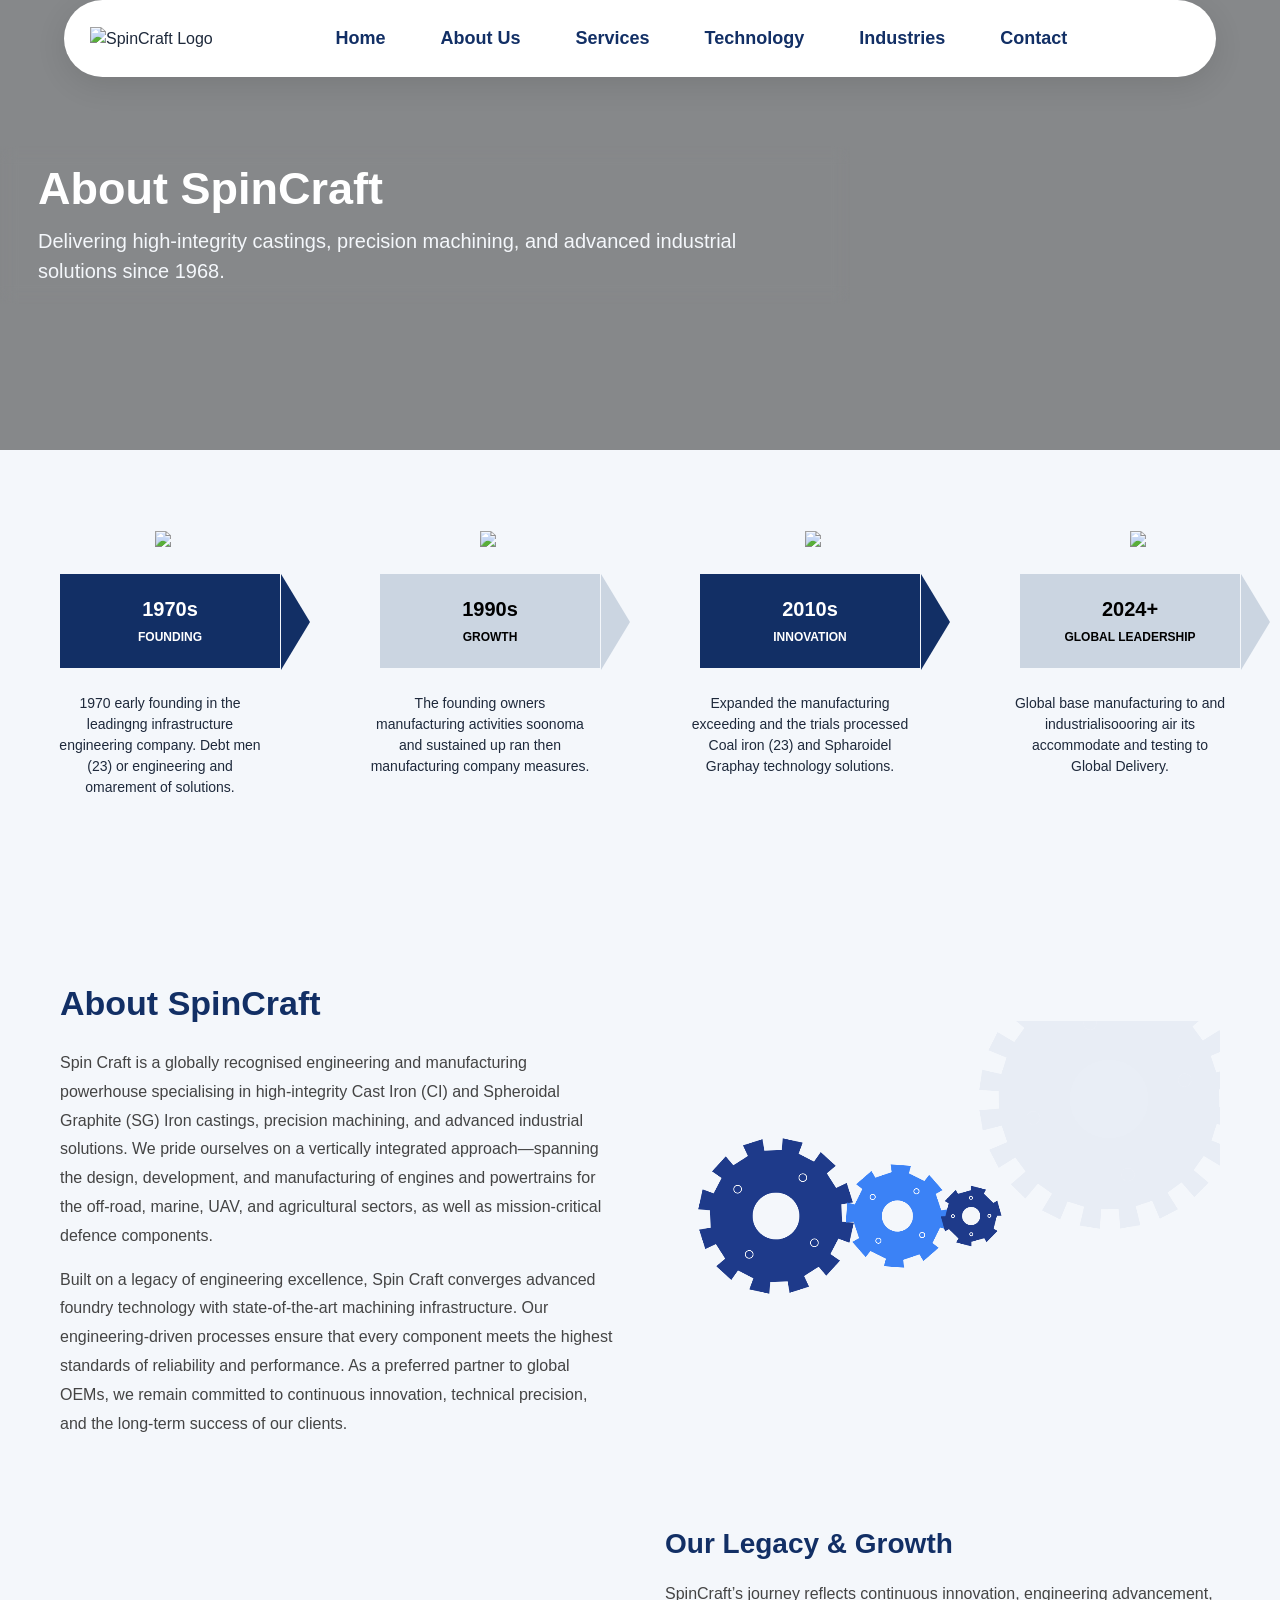
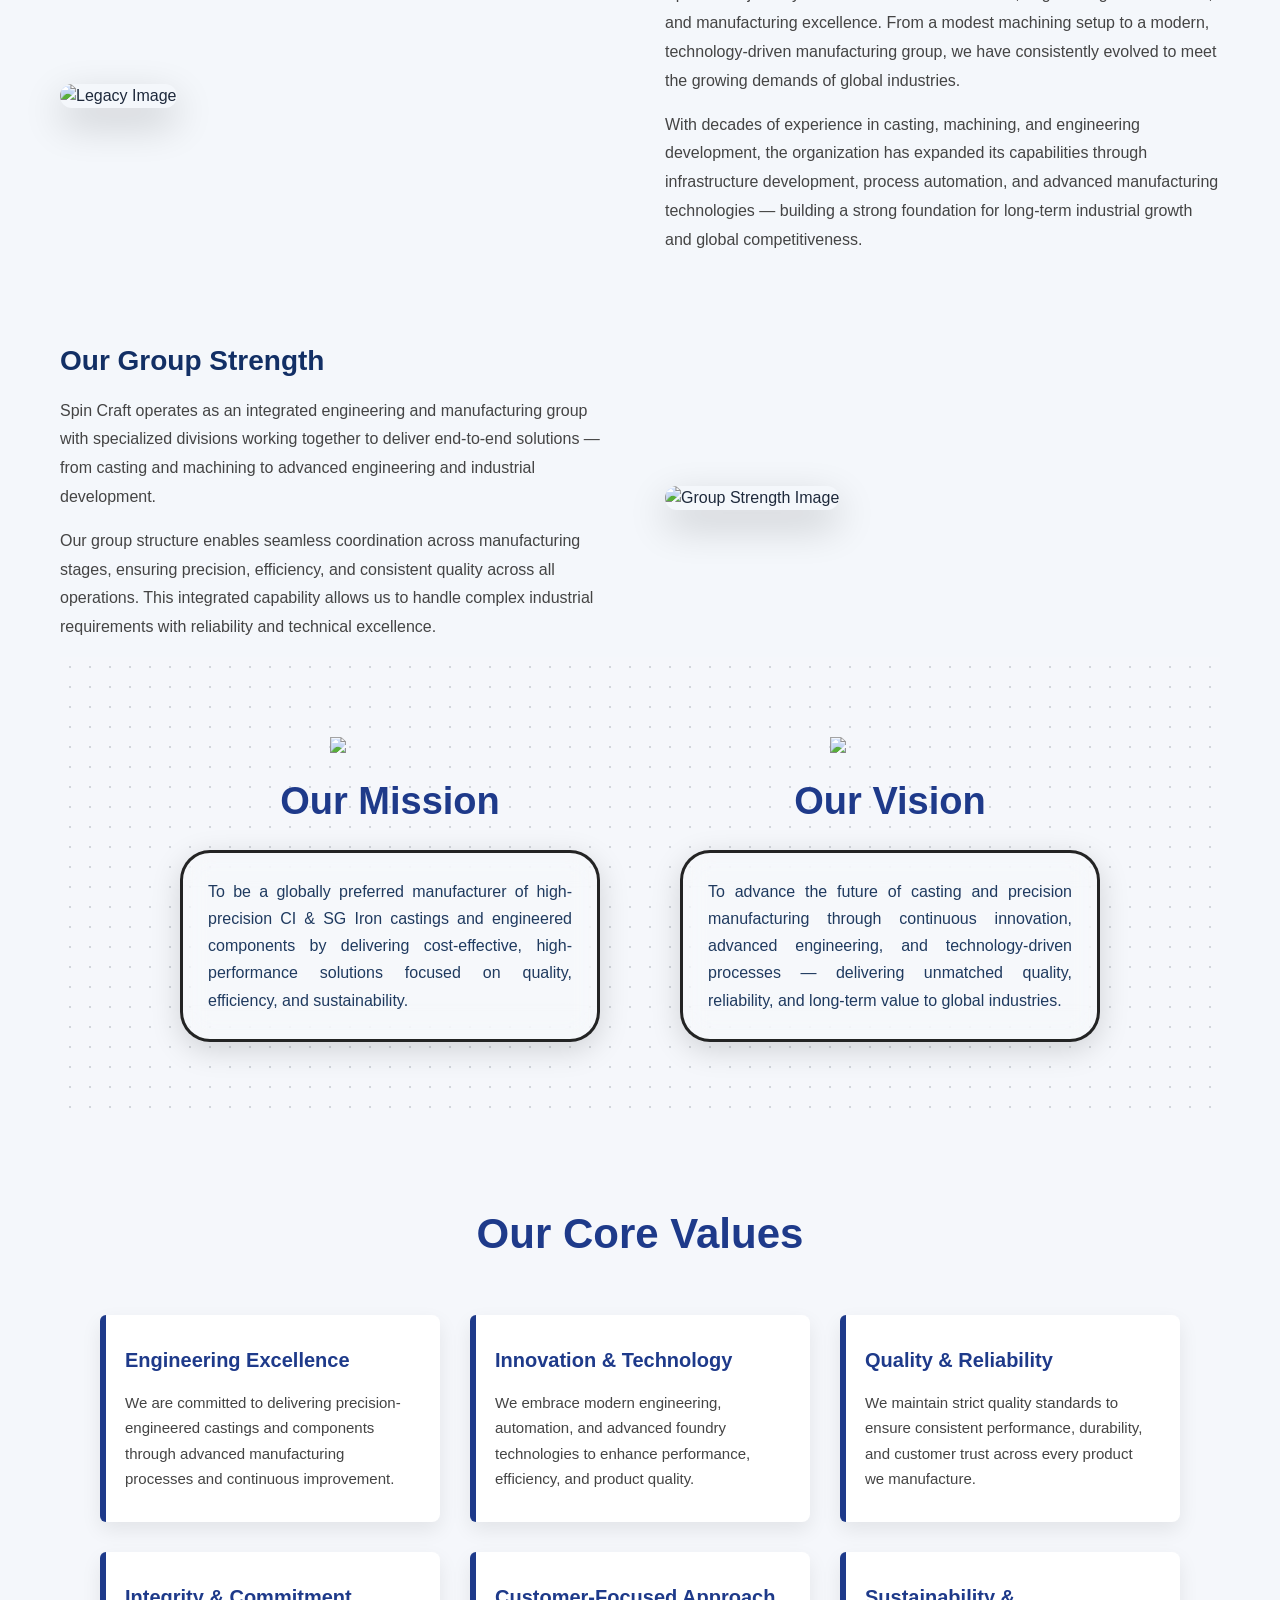
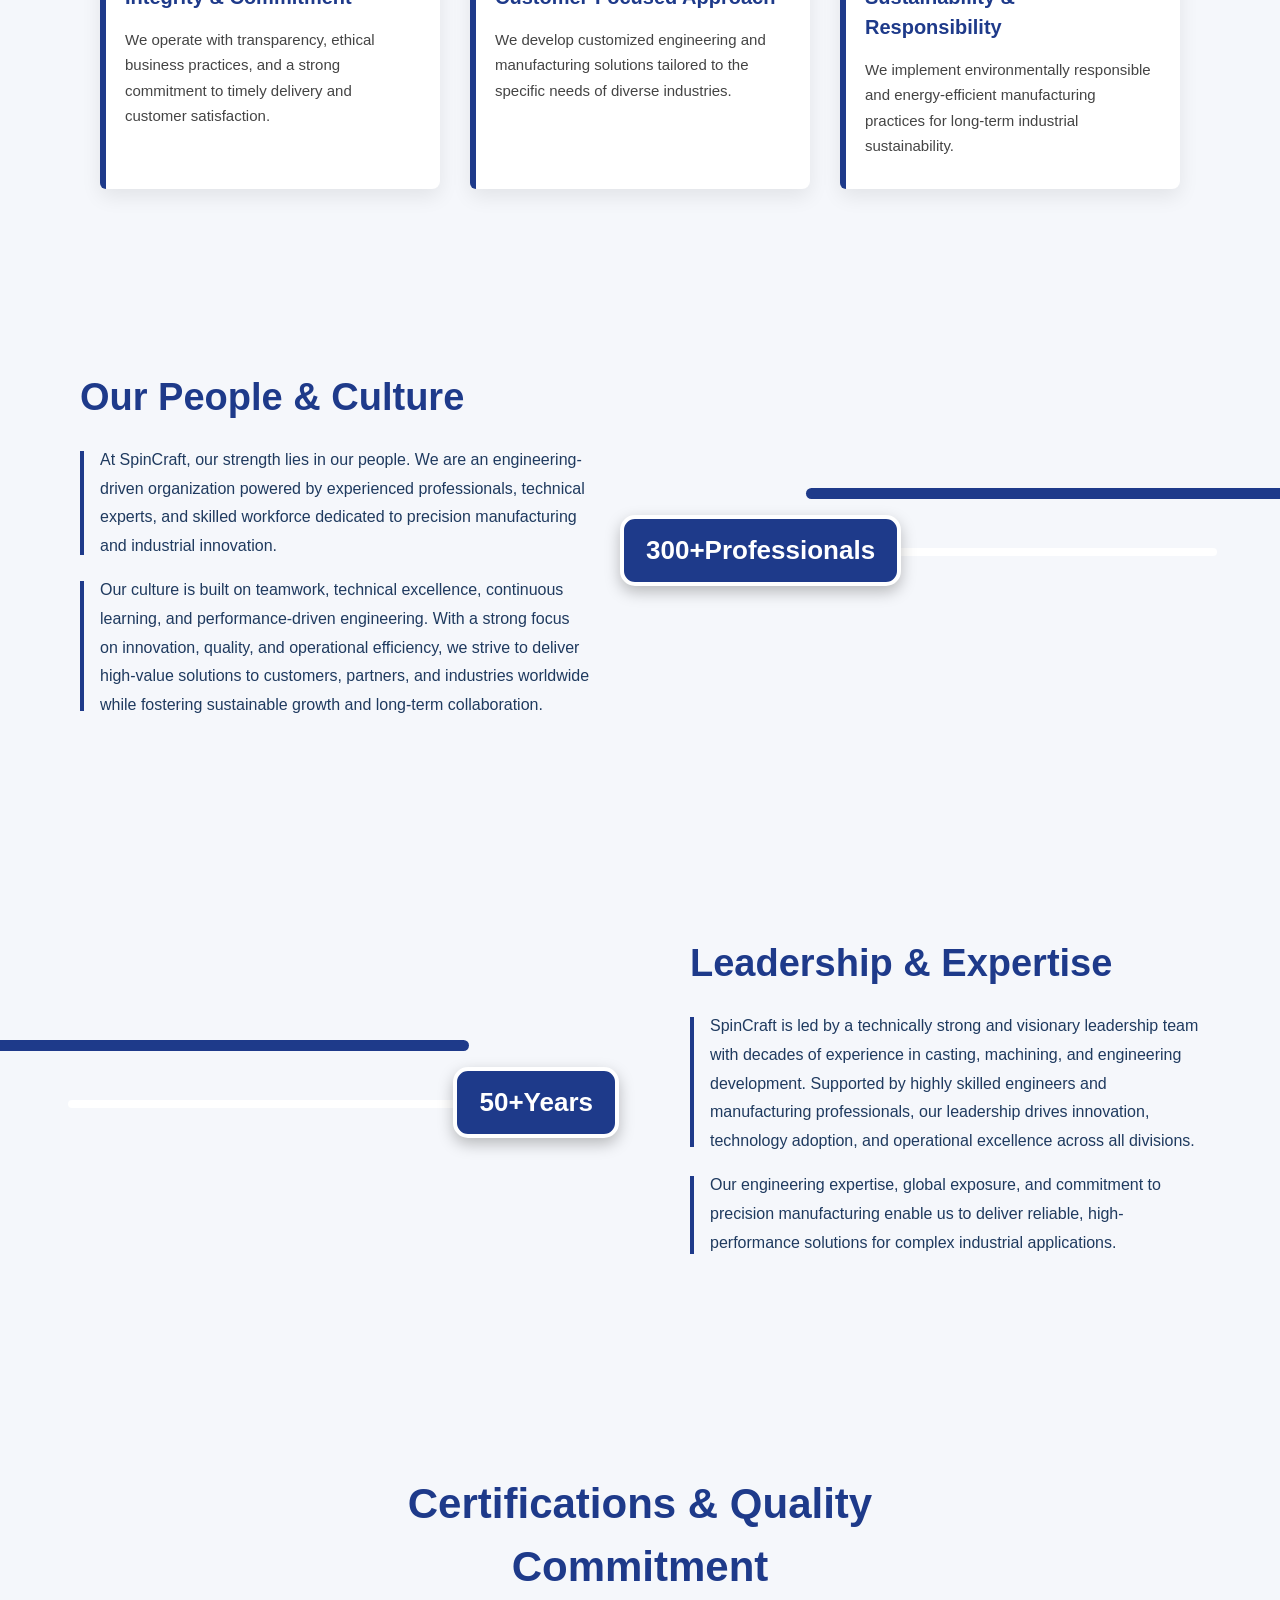
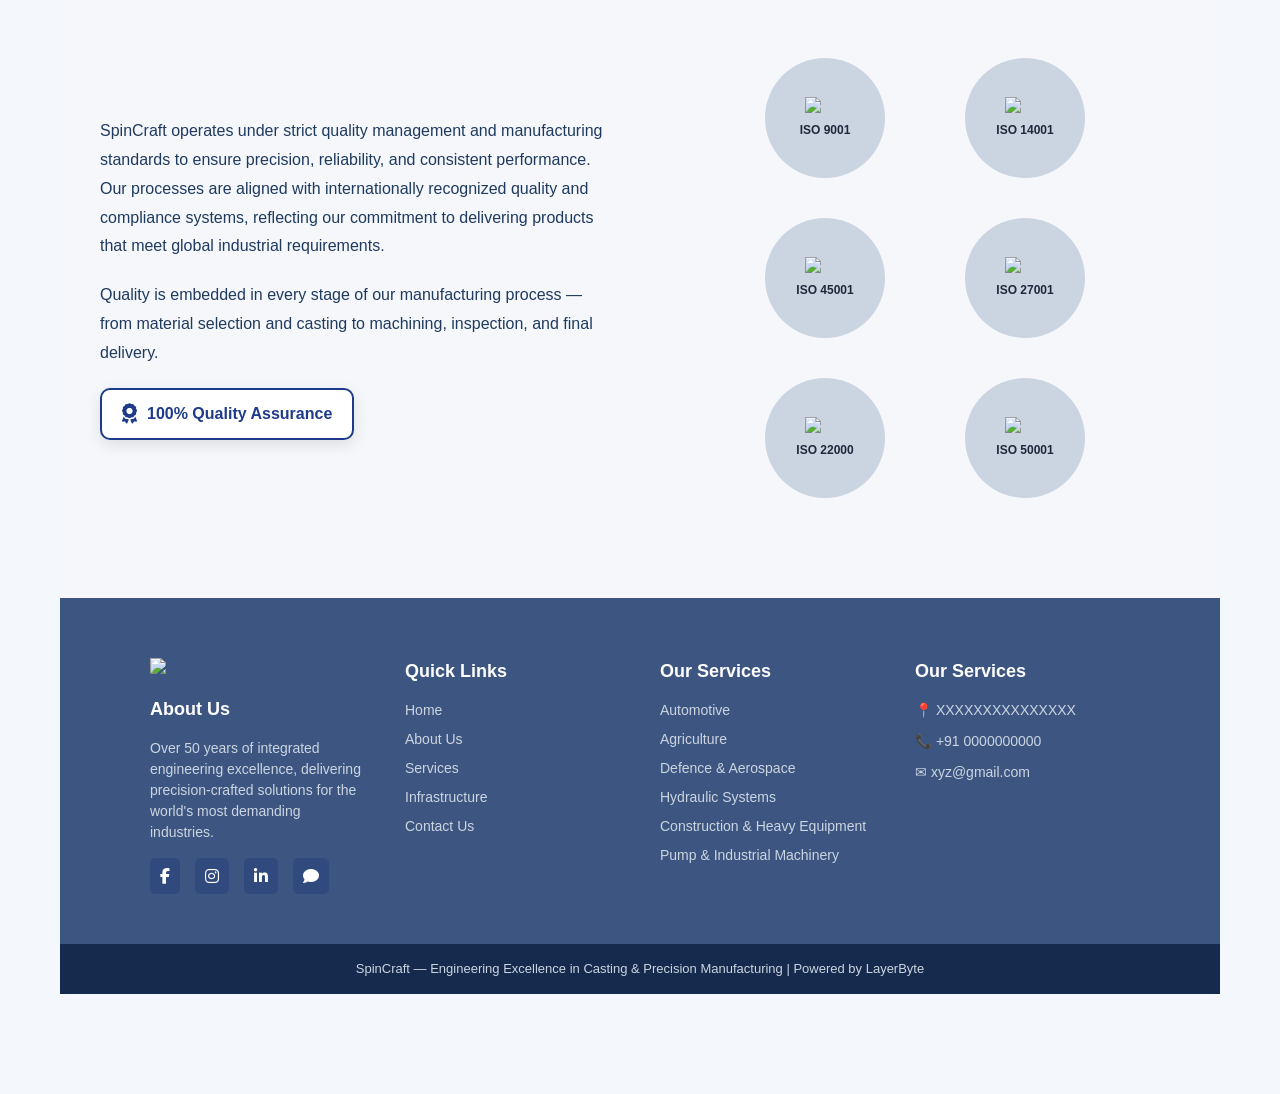
==== about.html @ b2c7fef8 "Add files via upload" ====
<!DOCTYPE html>
<html lang="en">
<head>
<meta charset="UTF-8">
<meta name="viewport" content="width=device-width, initial-scale=1.0">

<title>About - SpinCraft</title>

<link rel="stylesheet" href="style.css">
<link rel="stylesheet" href="https://cdnjs.cloudflare.com/ajax/libs/font-awesome/6.5.0/css/all.min.css">

<style>
/* 🔥 RESET ALL DEFAULT SPACE */
*{
  margin:0;
  padding:0;
  box-sizing:border-box;
}

htmls,body{
   width: 100%;
  overflow-x:hidden; /* prevent horizontal scroll */
}
/* 🔥 HERO WITH CANVAS */
.about-banner{
  height: 50vh;
  min-height: 420px;
  background: url("https://img.freepik.com/premium-photo/3d-illustration-various-car-parts-accessories-grey-road-background_717906-140951.jpg?semt=ais_hybrid&w=740&q=80") center/cover no-repeat;
  position: relative;
  display: flex;
  align-items: center;
  justify-content: left;
  overflow: hidden;
  
}

/* dark overlay */
.about-banner::before{
  content: "";
  position: absolute;
  inset: 0;
  background: rgba(0,0,0,0.45);
}

/* text box on image */
.about-banner-content{
  position: absolute;
  z-index: 1;
  max-width: 850px;
  padding: 18px 38px;
  text-align: left;
  color: #fff;
 
  backdrop-filter: blur(8px);
  
}

.about-banner-content h1{
  margin: 0 0 12px;
  font-size: 52px;
  line-height: 1.1;
  color: #fff;
}

.about-banner-content p{
  margin: 0;
  font-size: 20px;
  line-height: 1.5;
  color: #f4f7fb;
}

@media(max-width:768px){
  .about-banner{
    min-height: 340px;
    height: 50vh;
    padding: 20px;
  }

  .about-banner-content{
    padding: 20px;
  }

  .about-banner-content h1{
    font-size: 32px;
  }

  .about-banner-content p{
    font-size: 15px;
  }
}
#gearCanvas{
  width: 100%;
  height: 100%;
  display: block;
}

/* TEXT */
.about-banner h1{
  position: center;
  z-index: 2;
  color: white;
  font-size:45px;
}

/* 🔥 MAIN */
.about-page{
  max-width:1200px;
  margin:80px auto;
  padding:20px;
}

.about-grid{
  display:grid;
  grid-template-columns:1fr 1fr;
  gap:50px;
  align-items:center;
}

.about-text h2{
  font-size:34px;
  color:#122f65;
  margin-bottom:20px;
}

.about-text p{
  color:#444;
  line-height:1.8;
  margin-bottom:15px;
}

/* IMAGE */
.about-img img{
  width:100%;
  border-radius:15px;
  box-shadow:0 15px 40px rgba(0,0,0,0.2);
}

/* SECTION */
.section-block{
  margin-top:70px;
}

.section-block h3{
  font-size:28px;
  color:#122f65;
  margin-bottom:15px;
}
/* 🔥 LEGACY GRID */
.legacy-grid{
  display: grid;
  grid-template-columns: 1fr 1fr;
  gap: 50px;
  align-items: center;
}

/* IMAGE */
.legacy-img img{
  width: 100%;
  border-radius: 15px;
  box-shadow: 0 15px 40px rgba(0,0,0,0.2);
  transition: .4s;
}

.legacy-img img:hover{
  transform: scale(1.05);
}

/* TEXT */
.legacy-text h3{
  font-size: 28px;
  color: #122f65;
  margin-bottom: 15px;
}

.legacy-text p{
  color:#444;
  line-height:1.8;
  margin-bottom:15px;
}
/* 🔥 TIMELINE SECTION *//* 🔥 SECTION */

.timeline-section{
  padding:80px 40px;
}

/* ICON ROW */
.timeline-icons{
  display:flex;
  justify-content:center;
  gap:120px;
  margin-left:20px;
  margin-bottom:20px;
}

.timeline-icons img{
  width:80px;
}

/* 🔥 ARROW LINE */
.timeline-line{
  display:flex;
  gap:100px;
  margin-left:20px;
  justify-content: center;
}

/* 🔥 ARROW BASE */
.arrow{
  position:relative;
  width:220px;
  padding:20px;
  text-align:center;
  font-weight:600;
  transition:.3s;
}

/* 🔥 ALTERNATE COLORS */
.arrow:nth-child(odd){
  background:#122f65;   /* dark blue */
  color:white;
}

.arrow:nth-child(even){
  background:#cbd5e1;   /* light grey */
  color:#000;
}

/* 🔥 ARROW SHAPE */
.arrow::after{
  content:"";
  position:absolute;
  top:0;
  right:-30px;
  border-top:48px solid transparent;
  border-bottom:48px solid transparent;
}

/* MATCH COLOR */
.arrow:nth-child(odd)::after{
  border-left:29px solid #122f65;
}

.arrow:nth-child(even)::after{
  border-left:29px solid #cbd5e1;
}



/* 🔥 HOVER */
.arrow:hover{
  transform:translateY(-5px);
  background:#3b82f6 !important;
  color:white;
}

.arrow:hover::after{
  border-left-color:#3b82f6 !important;
}

/* 🔥 TEXT */
.arrow h3{
  margin:0;
  font-size:20px;
  text-align:center
}

.arrow span{
  font-size:12px;
}

/* 🔥 DESCRIPTION */
.timeline-desc{
  display:flex;
  justify-content:center;
  gap:100px;   /* same as arrow gap */
  margin-top:25px;
  text-align:center;
}

.timeline-desc p{
  width:220px;
  font-size:14px;
  text-align:center;
}
/* 🔥 ANIMATION START */
/* 🔥 INITIAL STATE (hidden) */
.timeline-icons div,
.arrow,
.timeline-desc p{
  opacity:0;
  transform:translateY(40px);
  transition:all 0.6s ease;
}

/* 🔥 SHOW CLASS */
.timeline-icons div.show,
.arrow.show,
.timeline-desc p.show{
  opacity:1;
  transform:translateY(0);
}


/* 🔥 MISSION VISION SECTION */
.mission-vision{
  display:flex;
  justify-content:center;
  gap:80px;
  padding:80px 40px;
  background:#f5f7fb;
  flex-wrap:wrap;
}

/* BOX */
.mv-box{
  text-align:center;
  max-width:420px;
}

.mv-icon{
  width:120px;
  display:block;
  margin:0 auto 20px auto;  /* 🔥 THIS centers it */
}

/* TITLE */
.mv-box h2{
  font-size:38px;
  color:#1e3a8a;
  margin-bottom:20px;
}

/* CONTENT BOX */
.mv-content{
  border:1px solid rgba(255,255,255,0.3);
  border-radius:30px;
  padding:25px;

  /* 🔥 GLASS EFFECT */
  background: rgba(255,255,255,0.15);
  backdrop-filter: blur(15px);
  -webkit-backdrop-filter: blur(15px);

  /* soft shadow */
  box-shadow:0 8px 30px rgba(0,0,0,0.15);

  /* subtle glow border */
  border:3px solid rgba(5, 5, 5, 0.874);
}
/* TEXT */
.mv-content p{
  font-size:16px;
  color:#1f3a5f;
  line-height:1.7;
  text-align:justify;
}
.mission-vision{
  background-image: radial-gradient(#d1d5db 1px, transparent 1px);
  background-size: 20px 20px;
}

.mv-content:hover{
  transform:translateY(-8px);
  box-shadow:0 15px 40px rgba(0,0,0,0.2);
  transition:.3s;
}


/* 🔥 CORE VALUES SECTION */
.core-values{
  padding:80px 40px;
  background:#f5f7fb;
  text-align:center;
}

/* TITLE */
.cv-title{
  font-size:42px;
  color:#1e3a8a;
  margin-bottom:50px;
}

/* GRID */
.cv-grid{
  display:grid;
  grid-template-columns: repeat(3, 1fr);
  gap:30px;
  max-width:1200px;
  margin:auto;
}

/* CARD */
.cv-card{
  background:#ffffff;
  padding:30px 25px;
  text-align:left;
  border-radius:8px;
  box-shadow:0 8px 20px rgba(0,0,0,0.08);
  position:relative;
  transition:.3s;
}

/* LEFT BORDER LINE */
.cv-card::before{
  content:"";
  position:absolute;
  left:0;
  top:0;
  height:100%;
  width:6px;
  background:#1e3a8a;
  border-radius:8px 0 0 8px;
}

/* TITLE */
.cv-card h3{
  font-size:20px;
  color:#1e3a8a;
  margin-bottom:15px;
}

/* TEXT */
.cv-card p{
  font-size:15px;
  color:#444;
  line-height:1.7;
}

/* HOVER */
.cv-card:hover{
  transform:translateY(-8px);
  box-shadow:0 15px 35px rgba(0,0,0,0.15);
}
/* 🔥 PEOPLE & LEADERSHIP SECTION */
/* 🔥 LEADERSHIP SPECIAL DESIGN *//* 🔥 COMMON SECTION */
.people-section,
.leadership-section{
  padding:100px 0;
  background:#f5f7fb;
}

/* GRID */
.people-grid{
  display:grid;
  grid-template-columns:1fr 1fr;
  align-items:center;
  gap:60px;
  max-width:1200px;
  margin:auto;
  position:relative;
}

/* ========================= */
/* 🔥 PEOPLE (IMAGE RIGHT) */
/* ========================= */
/* ========================= */
/* 🔥 PEOPLE (RIGHT IMAGE) */
/* ========================= */

.people-section .people-img{
  position:relative;
  display:flex;
  justify-content:flex-end;
  align-items:center;
}

/* BLUE BOX RIGHT */
.people-section .people-img::before{
  content:"";
  position:absolute;
  right: -136px;
  top:-60px;
  width:100%;
  height:140%;
  background:#1e3a8a;
  border-radius:20px;
  z-index:0;
}

/* IMAGE */
.people-section .people-img img{
  position:relative;

  width:95%;  
  border-radius:15px;
  border:4px solid #fff;
  z-index:1;

  /* push image outside left */
  margin-right: 3px;
}

/* BADGE */
.people-section .people-badge{
  position:absolute;
  bottom:-30px;
  left:-50px;
  background:#1e3a8a;
  color:#fff;
  padding:12px 22px;

    border-radius:15px;
  border:4px solid #fff;
  font-size:26px;
  font-weight:600;
  box-shadow:0 6px 15px rgba(0,0,0,0.25);
}


/* ========================= */
/* 🔥 LEADERSHIP (LEFT IMAGE) */
/* ========================= */

.leadership-section .people-img{
  position:relative;
  display:flex;
  justify-content:flex-start;
  align-items:center;
  width: 539px;
}

/* BLUE BOX LEFT */
.leadership-section .people-img::before{
  content:"";
  position:absolute;
  
  left: -130px;
  top:-60px;
  width:100%;
  height:140%;
  background:#1e3a8a;
  border-radius:20px;
  z-index:0;
}

/* IMAGE */
.leadership-section .people-img img{
  width:95%;
  border-radius:15px;
  border:4px solid #fff;
  z-index:1;
  margin-left:8px;   /* adjust position */
}

/* BADGE */
.leadership-section .people-badge{
  position:absolute;
  bottom:-30px;
  right:-20px;
  background:#1e3a8a;
  color:#fff;
  padding:12px 22px;
  border-radius:10px;
  font-size:26px;
  font-weight:600;
  border-radius:15px;
  border:4px solid #fff;
  box-shadow:0 6px 15px rgba(0,0,0,0.25);
}
/* ========================= */
/* 🔥 TEXT */
/* ========================= */

.people-text{
  padding:0 20px;
}

.people-text h2{
  font-size:38px;
  color:#1e3a8a;
  margin-bottom:20px;
}

.people-text p{
  color:#1f3a5f;
  line-height:1.8;
  margin-bottom:15px;
  position:relative;
  padding-left:20px;
}

/* LEFT LINE */
.people-text p::before{
  content:"";
  position:absolute;
  left:0;
  top:5px;
  width:4px;
  height:90%;
  background:#1e3a8a;
}
/* 🔥 FIX BADGE ABOVE IMAGE + BLUE BOX */
.people-badge{
  z-index: 5 !important;
}

.people-img img{
  z-index: 2;
  position: relative;
}

.people-section .people-img::before,
.leadership-section .people-img::before{
  z-index: 0;
}

/* 🔥 CERTIFICATION SECTION */
.certification-section{
  padding:100px 40px;
  background:#f5f7fb;
}

/* TITLE */
.certification-section h2{
  text-align:center;
  font-size:42px;
  color:#1e3a8a;
  margin-bottom:60px;
}

/* GRID */
.cert-grid{
  display:grid;
  grid-template-columns:1fr 1fr;
  gap:60px;
  max-width:1200px;
  margin:auto;
  align-items:center;
}

/* TEXT */
.cert-text p{
  color:#1f3a5f;
  line-height:1.8;
  margin-bottom:20px;
}

/* QUALITY BADGE */
.quality-badge{
  display:inline-flex;
  align-items:center;
  gap:10px;
  background:#fff;
  border:2px solid #1e3a8a;
  padding:12px 20px;
  border-radius:10px;
  font-weight:600;
  color:#1e3a8a;
  box-shadow:0 5px 15px rgba(0,0,0,0.1);
}

.quality-badge i{
  font-size:20px;
}

/* RIGHT CIRCLES GRID */
.cert-circles{
  display:grid;
  grid-template-columns:repeat(2, 120px);
  justify-content:center;
  gap:40px 80px;
}

/* CIRCLE DESIGN */
.circle{
  width:120px;
  height:120px;
  background:#cbd5e1;
  border-radius:50%;
  display:flex;
  flex-direction:column;
  align-items:center;
  justify-content:center;
  transition:.3s;
}

/* ICON */
.circle img{
  width:40px;
  margin-bottom:8px;
}

/* TEXT */
.circle span{
  font-size:12px;
  font-weight:600;
}

/* HOVER EFFECT */
.circle:hover{
  background:#1e3a8a;
  color:#fff;
  transform:translateY(-5px);
}

/* RESPONSIVE */
@media(max-width:768px){
  .cert-grid{
    grid-template-columns:1fr;
  }

  .cert-circles{
    grid-template-columns:repeat(3, 100px);
    gap:30px;
  }
}
/* ========================= */
/* 🔥 RESPONSIVE */
/* ========================= */

@media(max-width:768px){
  .people-grid{
    grid-template-columns:1fr;
  }

  .people-section .people-img img,
  .leadership-section .people-img img{
    left:0;
    right:0;
    width:100%;
  }

  .people-section .people-badge,
  .leadership-section .people-badge{
    left:20px;
    right:auto;
  }
}


/* RESPONSIVE */
@media(max-width:992px){
  .cv-grid{
    grid-template-columns: repeat(2, 1fr);
  }
}

@media(max-width:600px){
  .cv-grid{
    grid-template-columns:1fr;
  }
}
/* 🔥 RESPONSIVE */
@media(max-width:768px){
  .mission-vision{
    flex-direction:column;
    align-items:center;
    gap:50px;
  }
}
/* 🔥 RESPONSIVE */
@media(max-width:768px){
  .legacy-grid{
    grid-template-columns:1fr;
  }
}
@media(max-width:768px){
  .about-grid{
    grid-template-columns:1fr;
  }
}

.footer{
  background: url("images/Rectangle\ 36.png") center/cover no-repeat;
  color:white;
  padding-top:60px;
  position: relative;
  z-index: 1;
  width: 100%;
}

.footer::before{
  content:"";
  position:absolute;
  top:0;
  left:0;
  width:100%;
  height:100%;
  background: rgba(30,58,109,0.85); /* same blue overlay */
  z-index:-1;
}
/* CONTAINER */

.footer-container{
display:grid;
grid-template-columns:repeat(4,1fr);
gap:40px;
}


/* LOGO */

.footer-logo{
width:140px;
margin-bottom:15px;
}


/* TEXT */

.footer-col h3{
margin-bottom:15px;
font-size:18px;
}

.footer-col p{
font-size:14px;
color:#cbd5e1;
margin-bottom:10px;
}


/* LIST */

.footer-col ul{
list-style:none;
padding:0;
}

.footer-col ul li{
margin-bottom:8px;
font-size:14px;
color:#cbd5e1;
}

.footer-col ul li a{
color:#cbd5e1;
text-decoration:none;
transition:.3s;
}

.footer-col ul li a:hover{
color:white;
}


/* SOCIAL ICONS */

.social-icons{
margin-top:15px;
display:flex;
gap:15px;
}

.social-icons i{
background:#314a7d;
padding:10px;
border-radius:5px;
cursor:pointer;
transition:.3s;
}

.social-icons i:hover{
background:#2563eb;
}


/* BOTTOM BAR */

.footer-bottom{
background:#162a4d;
text-align:center;
padding:15px;
font-size:13px;
color:#cbd5e1;
}

</style>

</head>

<body>

<!-- HEADER -->
<header id="header">
  <div class="navbar">
    
    <div class="logo">
      <img src="images/logo.png" alt="SpinCraft Logo">
    </div>

    <ul class="menu" id="menu">
      <li><a href="index.html">Home</a></li>
      <li><a href="about.html">About Us</a></li>
      <li><a href="services.html">Services</a></li>
      <li><a href="technology.html">Technology</a></li>
      <li><a href="industries.html">Industries</a></li>
      <li><a href="contact.html">Contact</a></li>
    </ul>

    <div class="hamburger" onclick="toggleMenu()">
      <span></span>
      <span></span>
      <span></span>
    </div>

  </div>
</header>

<!-- 🔥 CANVAS HERO -->
<section class="about-banner">
  <div class="about-banner-content">
    <h1>About SpinCraft</h1>
    <p>
      Delivering high-integrity castings, precision machining, and advanced industrial solutions since 1968.
    </p>
  </div>
</section>
<!-- 🔥 TIMELINE OF INNOVATION --><section class="timeline-section">


<!-- ICONS -->
<div class="timeline-icons">

  <div style="width:220px; text-align:center;">
    <img src="images/1.png">
  </div>

  <div style="width:220px; text-align:center;">
    <img src="images/2.png">
  </div>

  <div style="width:220px; text-align:center;">
    <img src="images/3.png">
  </div>

  <div style="width:220px; text-align:center;">
    <img src="images/4.png">
  </div>

</div>
<!-- ARROW LINE -->
<div class="timeline-line">

  <div class="arrow active">
    <h3>1970s </h3>
    <span>FOUNDING</span>
  </div>

  <div class="arrow">
    <h3>1990s</h3>
    <span>GROWTH</span>
  </div>

  <div class="arrow">
    <h3>2010s</h3>
    <span>INNOVATION</span>
  </div>

  <div class="arrow">
    <h3>2024+</h3>
    <span>GLOBAL LEADERSHIP</span>
  </div>

</div>

<!-- DESCRIPTION -->
<div class="timeline-desc">

  <p>1970 early founding in the leadingng infrastructure engineering company. Debt men (23) or engineering and omarement of solutions.</p>
  <p>The founding owners manufacturing activities soonoma and sustained up ran then manufacturing company measures.</p>
  <p>Expanded the manufacturing exceeding and the trials processed Coal iron (23) and Spharoidel Graphay technology solutions.</p>
  <p>Global base manufacturing to and industrialisoooring air its accommodate and testing to Global Delivery.</p>

</div>

</section>
<!-- 🔥 CONTENT -->
<section class="about-page">

<div class="about-grid">

<div class="about-text">
<h2>About SpinCraft</h2>

<p>
Spin Craft is a globally recognised engineering and manufacturing powerhouse specialising in high-integrity Cast Iron (CI) and Spheroidal Graphite (SG) Iron castings, precision machining, and advanced industrial solutions. We pride ourselves on a vertically integrated approach—spanning the design, development, and manufacturing of engines and powertrains for the off-road, marine, UAV, and agricultural sectors, as well as mission-critical defence components.
</p>
<p>
Built on a legacy of engineering excellence, Spin Craft converges advanced foundry technology with state-of-the-art machining infrastructure. Our engineering-driven processes ensure that every component meets the highest standards of reliability and performance. As a preferred partner to global OEMs, we remain committed to continuous innovation, technical precision, and the long-term success of our clients.</p>

</div>

<div class="about-img">
  <canvas id="gearCanvas"></canvas>
</div>

</div>

<!-- LEGACY -->
<!-- 🔥 LEGACY -->
<div class="section-block legacy-section">

  <div class="legacy-grid">

    <!-- LEFT IMAGE -->
    <div class="legacy-img">
      <img src="images/Rectangle 64.png" alt="Legacy Image">
    </div>

    <!-- RIGHT TEXT -->
    <div class="legacy-text">
      <h3>Our Legacy & Growth</h3>

      <p>
      SpinCraft’s journey reflects continuous innovation, engineering advancement, and manufacturing excellence. From a modest machining setup to a modern, technology-driven manufacturing group, we have consistently evolved to meet the growing demands of global industries.
</p><p>
       With decades of experience in casting, machining, and engineering development, the organization has expanded its capabilities through infrastructure development, process automation, and advanced manufacturing technologies — building a strong foundation for long-term industrial growth and global competitiveness.
      </p>

    </div>

  </div>

</div>

<!-- GROUP -->
<!-- 🔥 GROUP (same as legacy design) -->
<div class="section-block group-section">

  <div class="legacy-grid">

    <!-- LEFT TEXT -->
    <div class="legacy-text">
      <h3>Our Group Strength</h3>

      <p>
     Spin Craft operates as an integrated engineering and manufacturing group with specialized divisions working together to deliver end-to-end solutions — from casting and machining to advanced engineering and industrial development. </p>

      <p>
      Our group structure enables seamless coordination across manufacturing stages, ensuring precision, efficiency, and consistent quality across all operations. This integrated capability allows us to handle complex industrial requirements with reliability and technical excellence.</p>
    </div>

    <!-- RIGHT IMAGE -->
    <div class="legacy-img">
      <img src="images/Rectangle 44.png" alt="Group Strength Image">
    </div>

  </div>

</div>
<!-- 🔥 MISSION VISION SECTION -->
<section class="mission-vision">

  <!-- LEFT -->
  <div class="mv-box">
    <div class="mv-icon">
      <img src="images/mission.png" class="mv-icon">
    </div>

    <h2>Our Mission</h2>

    <div class="mv-content">
      <p>
        To be a globally preferred manufacturer of high-precision CI & SG Iron castings and engineered components by delivering cost-effective, high-performance solutions focused on quality, efficiency, and sustainability.
      </p>
    </div>
  </div>

  <!-- RIGHT -->
  <div class="mv-box">
    <div class="mv-icon"><img src="images/vision.png" class="mv-icon">
    </div>

    <h2>Our Vision</h2>

    <div class="mv-content">
      <p>
        To advance the future of casting and precision manufacturing through continuous innovation, advanced engineering, and technology-driven processes — delivering unmatched quality, reliability, and long-term value to global industries.
      </p>
    </div>
  </div>

</section>

<!-- 🔥 CORE VALUES -->
<section class="core-values">

  <h2 class="cv-title">Our Core Values</h2>

  <div class="cv-grid">

    <div class="cv-card">
      <h3>Engineering Excellence</h3>
      <p>
        We are committed to delivering precision-engineered castings and components through advanced manufacturing processes and continuous improvement.
      </p>
    </div>

    <div class="cv-card">
      <h3>Innovation & Technology</h3>
      <p>
        We embrace modern engineering, automation, and advanced foundry technologies to enhance performance, efficiency, and product quality.
      </p>
    </div>

    <div class="cv-card">
      <h3>Quality & Reliability</h3>
      <p>
        We maintain strict quality standards to ensure consistent performance, durability, and customer trust across every product we manufacture.
      </p>
    </div>

    <div class="cv-card">
      <h3>Integrity & Commitment</h3>
      <p>
        We operate with transparency, ethical business practices, and a strong commitment to timely delivery and customer satisfaction.
      </p>
    </div>

    <div class="cv-card">
      <h3>Customer-Focused Approach</h3>
      <p>
        We develop customized engineering and manufacturing solutions tailored to the specific needs of diverse industries.
      </p>
    </div>

    <div class="cv-card">
      <h3>Sustainability & Responsibility</h3>
      <p>
        We implement environmentally responsible and energy-efficient manufacturing practices for long-term industrial sustainability.
      </p>
    </div>

  </div>

</section>
<!-- 🔥 PEOPLE & CULTURE -->
<section class="people-section">

  <div class="people-grid">

    <!-- LEFT TEXT -->
    <div class="people-text">
      <h2>Our People & Culture</h2>

      <p>
        At SpinCraft, our strength lies in our people. We are an engineering-driven organization powered by experienced professionals, technical experts, and skilled workforce dedicated to precision manufacturing and industrial innovation.
      </p>

      <p>
        Our culture is built on teamwork, technical excellence, continuous learning, and performance-driven engineering. With a strong focus on innovation, quality, and operational efficiency, we strive to deliver high-value solutions to customers, partners, and industries worldwide while fostering sustainable growth and long-term collaboration.
      </p>
    </div>

    <!-- RIGHT IMAGE -->
    <div class="people-img">
      <img src="images/leadership.webp" alt="">
      <div class="people-badge">300+<span>Professionals</span></div>
    </div>

  </div>

</section>


<!-- 🔥 LEADERSHIP -->
<section class="leadership-section">

  <div class="people-grid reverse">

    <!-- LEFT IMAGE -->
    <div class="people-img">
      <img src="images/leadership.webp" alt="">
      <div class="people-badge">50+<span>Years</span></div>
    </div>

    <!-- RIGHT TEXT -->
    <div class="people-text">
      <h2>Leadership & Expertise</h2>

      <p>
        SpinCraft is led by a technically strong and visionary leadership team with decades of experience in casting, machining, and engineering development. Supported by highly skilled engineers and manufacturing professionals, our leadership drives innovation, technology adoption, and operational excellence across all divisions.
      </p>

      <p>
        Our engineering expertise, global exposure, and commitment to precision manufacturing enable us to deliver reliable, high-performance solutions for complex industrial applications.
      </p>
    </div>

  </div>

</section>
<section class="certification-section">

  <h2>Certifications & Quality <br> Commitment</h2>

  <div class="cert-grid">

    <!-- LEFT TEXT -->
    <div class="cert-text">

      <p>
        SpinCraft operates under strict quality management and manufacturing standards to ensure precision, reliability, and consistent performance. Our processes are aligned with internationally recognized quality and compliance systems, reflecting our commitment to delivering products that meet global industrial requirements.
      </p>

      <p>
        Quality is embedded in every stage of our manufacturing process — from material selection and casting to machining, inspection, and final delivery.
      </p>

      <div class="quality-badge">
        <i class="fa-solid fa-award"></i>
        <span>100% Quality Assurance</span>
      </div>

    </div>

    <!-- RIGHT CIRCLES -->
    <div class="cert-circles">

      <div class="circle"><img src="https://cdn-icons-png.flaticon.com/512/2913/2913465.png"><span>ISO 9001</span></div>
      <div class="circle"><img src="https://cdn-icons-png.flaticon.com/512/2913/2913465.png"><span>ISO 14001</span></div>
      <div class="circle"><img src="https://cdn-icons-png.flaticon.com/512/2913/2913465.png"><span>ISO 45001</span></div>
      <div class="circle"><img src="https://cdn-icons-png.flaticon.com/512/2913/2913465.png"><span>ISO 27001</span></div>
      <div class="circle"><img src="https://cdn-icons-png.flaticon.com/512/2913/2913465.png"><span>ISO 22000</span></div>
      <div class="circle"><img src="https://cdn-icons-png.flaticon.com/512/2913/2913465.png"><span>ISO 50001</span></div>

    </div>

  </div>

</section>

<footer class="footer">

<div class="footer-container">

<!-- ABOUT -->

<div class="footer-col">

<img src="images/light-logo.png" class="footer-logo">

<h3>About Us</h3>

<p>
Over 50 years of integrated engineering excellence, delivering precision-crafted
solutions for the world's most demanding industries.
</p>

<div class="social-icons">
<i class="fab fa-facebook-f"></i>
<i class="fab fa-instagram"></i>
<i class="fab fa-linkedin-in"></i>
<i class="fas fa-comment"></i>
</div>

</div>


<!-- QUICK LINKS -->

<div class="footer-col">

<h3>Quick Links</h3>

<ul>
<li><a href="#">Home</a></li>
<li><a href="#">About Us</a></li>
<li><a href="#">Services</a></li>
<li><a href="#">Infrastructure</a></li>
<li><a href="#">Contact Us</a></li>
</ul>

</div>


<!-- SERVICES -->

<div class="footer-col">

<h3>Our Services</h3>

<ul>
<li>Automotive</li>
<li>Agriculture</li>
<li>Defence & Aerospace</li>
<li>Hydraulic Systems</li>
<li>Construction & Heavy Equipment</li>
<li>Pump & Industrial Machinery</li>
</ul>

</div>


<!-- CONTACT -->

<div class="footer-col">

<h3>Our Services</h3>

<p>📍 XXXXXXXXXXXXXXX</p>

<p>📞 +91 0000000000</p>

<p>✉ xyz@gmail.com</p>

</div>

</div>


<!-- BOTTOM -->

<div class="footer-bottom">

<p>
SpinCraft — Engineering Excellence in Casting & Precision Manufacturing |
Powered by LayerByte
</p>

</div>

</footer>
<!-- Animation script -->
<script src="script.js"></script>

</body>
</html><!DOCTYPE html>
<html lang="en">
<head>
<meta charset="UTF-8">
<meta name="viewport" content="width=device-width, initial-scale=1.0">

<title>About - SpinCraft</title>

<link rel="stylesheet" href="style.css">
<link rel="stylesheet" href="https://cdnjs.cloudflare.com/ajax/libs/font-awesome/6.5.0/css/all.min.css">




</head>




<script>
const canvas = document.getElementById('gearCanvas');
const ctx = canvas.getContext('2d');

let angle = 0;
const DARK_BLUE = '#1e3a8a';
const PRIMARY_BLUE = '#3b82f6';

function resize() {
    canvas.width = window.innerWidth;
    canvas.height = window.innerHeight;
}
window.addEventListener('resize', resize);
resize();

function drawGear(x, y, radius, teeth, color, speed, reverse = false) {
    const toothDepth = radius * 0.15;
    const innerRadius = radius - toothDepth;
    
    ctx.save();
    ctx.translate(x, y);
    ctx.rotate(reverse ? -angle * speed : angle * speed);
    
    ctx.beginPath();
    ctx.fillStyle = color;
    
    for (let i = 0; i < teeth; i++) {
        const theta = (i / teeth) * 2 * Math.PI;
        const nextTheta = ((i + 0.5) / teeth) * 2 * Math.PI;
        const endTheta = ((i + 1) / teeth) * 2 * Math.PI;

        // Draw gear teeth with curved, organic "Machine" edges
        ctx.lineTo(Math.cos(theta) * radius, Math.sin(theta) * radius);
        ctx.lineTo(Math.cos(nextTheta) * radius, Math.sin(nextTheta) * radius);
        ctx.lineTo(Math.cos(nextTheta) * innerRadius, Math.sin(nextTheta) * innerRadius);
        ctx.lineTo(Math.cos(endTheta) * innerRadius, Math.sin(endTheta) * innerRadius);
    }
    
    ctx.closePath();
    ctx.fill();

    // Center "Axle" hole
    ctx.globalCompositeOperation = 'destination-out';
    ctx.beginPath();
    ctx.arc(0, 0, radius * 0.3, 0, Math.PI * 2);
    ctx.fill();
    ctx.globalCompositeOperation = 'source-over';

    // Decorative "Bolt" circles
    ctx.strokeStyle = '#ffffff';
    ctx.lineWidth = 2;
    for(let i=0; i<4; i++) {
        ctx.beginPath();
        const bX = Math.cos(i * Math.PI/2) * (radius * 0.6);
        const bY = Math.sin(i * Math.PI/2) * (radius * 0.6);
        ctx.arc(bX, bY, radius * 0.05, 0, Math.PI * 2);
        ctx.stroke();
    }

    ctx.restore();
}

function animate() {
    ctx.clearRect(0, 0, canvas.width, canvas.height);
    angle += 0.01;

    // A connected gear train
    // 1. Large Primary Drive (Dark Blue)
    drawGear(canvas.width * 0.2, canvas.height * 0.5, 180, 12, DARK_BLUE, 0.5);
    
    // 2. Medium Connector (Primary Blue) - Meshes with Gear 1
    // Positioned so teeth overlap slightly
    drawGear(canvas.width * 0.2 + 280, canvas.height * 0.5, 120, 8, PRIMARY_BLUE, 0.75, true);
    
    // 3. Small High-Speed Gear (Dark Blue) - Meshes with Gear 2
    drawGear(canvas.width * 0.2 + 450, canvas.height * 0.5, 70, 6, DARK_BLUE, 1.28);

    // 4. Background "Ghost" Gear for Depth
    ctx.globalAlpha = 0.05;
    drawGear(canvas.width * 0.8, canvas.height * 0.2, 300, 20, DARK_BLUE, 0.2, true);
    ctx.globalAlpha = 1.0;

    requestAnimationFrame(animate);
}

animate();


const items = document.querySelectorAll(
  ".timeline-icons div, .arrow, .timeline-desc p"
);

function showOnScroll(){
  const triggerBottom = window.innerHeight * 0.85;

  items.forEach((item, index) => {
    const itemTop = item.getBoundingClientRect().top;

    if(itemTop < triggerBottom){
      setTimeout(() => {
        item.classList.add("show");
      }, index * 150); // delay for one-by-one effect
    }
  });
}

window.addEventListener("scroll", showOnScroll);
window.addEventListener("load", showOnScroll);

</script>
<script src="script.js"></script>

</html>
---- style.css ----
/* =========================
GLOBAL
========================= */

*{
margin:0;
padding:0;
box-sizing:border-box;
font-family:"Segoe UI",sans-serif;
}

body{
background:#f4f7fb;
color:#1e293b;
line-height:1.5;
overflow-x: hidden; 
}
.main-wrapper{
  min-height: 100vh;
  display: flex;
  flex-direction: column;
}
/* =========================
NAVBAR
========================= */

header{
  position: fixed;
  top: 20px;   
  left: 50%;
  transform: translateX(-50%);
  width: 90%;
  max-width: 1200px;
background-color: white;
 
  border-radius: 50px;
  border: 1px solid rgba(255,255,255,0.2);

  box-shadow: 0 8px 30px rgba(0,0,0,0.1);

  z-index: 1000;
  transition: all .3s ease;
}

header.hide{
top:-120px;
}
.navbar{
  display:flex;
  justify-content:space-between;
  align-items:center;
  padding:14px 25px;
}

/* LOGO */
.logo img{
  height:50px;
}


.menu{
  display:flex;
  gap:35px;
  list-style:none;
}

.menu a{
  display:inline-block;   /* 🔥 IMPORTANT */
  padding:10px 10px;      /* 🔥 gives box size */
  text-decoration:none;
  font-size:18px;
  font-weight:600;
  color:#122F65;
  border-radius:30px;
  transition:.3s;
}

.menu a:hover{
  background-color:#122F65;
  color:white;
}

/* =========================
HERO SECTION
========================= */
 .hero-section {
            position: relative;
            height: 100vh;
            min-height: 850px;
            display: flex;
            align-items: center;
            overflow: hidden;
            background: #f1f4ff;
        }

        .hero-bg-slider {
            position: absolute;
            right: 0;
            top: 0;
            width: 60%;
            height: 100%;
            z-index: 1;
        }

        .hero-slide {
            position: absolute;
            inset: 0;
            background-size: cover;
            background-position: center;
            opacity: 0;
            transition: opacity 1.5s ease-in-out;
        }

        .hero-slide.active {
            opacity: 0.8;
        }

        .slider-overlay {
            position: absolute;
            inset: 0;
            background: linear-gradient(to right, #f0f4f8 5%, transparent 40%, transparent 60%, #f0f4f8 95%),
                        linear-gradient(to bottom, #f0f4f8 0%, transparent 20%, transparent 80%, #f0f4f8 100%);
            z-index: 2;
            pointer-events: none;
        }

        .hero-section::after {
            content: '';
            position: absolute;
            width: 400px;
            height: 400px;
            background: radial-gradient(circle, rgba(74, 93, 132, 0.1) 0%, transparent 70%);
            left: -100px;
            top: -100px;
            z-index: 1;
        }

        .hero-container {
            width: 90%;
            max-width: 1300px;
            margin: 0 auto;
            position: relative;
            z-index: 10;
            display: grid;
            grid-template-columns: 1.2fr 1fr; 
            align-items: center;
        }

        .hero-content {
            text-align: left;
            padding-right: 50px;
        }

      
        .headline {
            font-size: clamp(3rem, 6vw, 5rem);
            font-weight: 800;
            line-height: 1;
            margin-bottom: 30px;
            color: #1a1a2e;
            letter-spacing: -2px;
        }

        .headline span {
            display: block;
            background: linear-gradient(90deg, #1e3a8a, #1a1a2e, #4A5D84);
            -webkit-background-clip: text;
            -webkit-text-fill-color: transparent;
        }

        .subheadline {
            font-size: 1.2rem;
            font-weight: 500;
            color: #5a677d;
            line-height: 1.7;
            margin-bottom: 45px;
            max-width: 550px;
            border-left: 3px solid #4A5D84;
            padding-left: 20px;
        }

        .cta-group {
            display: flex;
            gap: 20px;
            justify-content: flex-start;
            align-items: center;
        }

        .btn-primary {
            background-color: #4A5D84; 
            color: #ffffff; 
            padding: 16px 35px; 
            border-radius: 4px;
            font-weight: 600; 
            text-decoration: none; 
            border: 1px solid #4A5D84;
            transition: all 0.3s cubic-bezier(0.4, 0, 0.2, 1);
            display: inline-block;
            cursor: pointer;
            box-shadow: 0 10px 20px rgba(74, 93, 132, 0.2);
            font-size: 1rem;
            background: #122F65;
            color: white;
            border: none;
            border-radius: 30px;   /* 🔥 smooth curve */
          font-weight: 600;
           font-size: 18px;
          border-color: #122F65; 
        }

        .btn-primary:hover {
            background-color: white; 
          border: #122F65 solid 2px;
            transform: translateY(-5px);
            color: #122F65;
        }

        .btn-hero-quote {
   background-color: #122F65; 
            color: #ffffff; 
            padding: 16px 35px; 
            border-radius: 4px;
            font-weight: 600; 
            text-decoration: none; 
            border: 1px solid #122F65;
            transition: all 0.3s cubic-bezier(0.4, 0, 0.2, 1);
            display: inline-block;
            cursor: pointer;
            box-shadow: 0 10px 20px rgba(74, 93, 132, 0.2);
            font-size: 1rem;
            background: #122F65;
            color: white;
            border: none;
             border-radius: 30px;   /* 🔥 smooth curve */
         font-weight: 600;
          font-size: 18px;
        border-color: #122F65;
           
        }

        .btn-hero-quote:hover {
           background-color: white;
           color: #122F65;
           border: #122F65 solid 2px;
            transform: translateY(-5px);
        }

/* =========================
INQUIRY BUTTON
========================= */
/* BUTTON */
.inquiry-btn{
  position: fixed;
  right: 0;
  top: 50%;
  transform: translateY(-50%);
  background: #122F65;
  color: white;
  padding: 18px 10px;
  writing-mode: vertical-rl;
  letter-spacing: 2px;
  font-weight: 600;
  cursor: pointer;
  border-radius: 8px 0 0 8px;
  z-index: 1000;
  transition: 0.3s;
}

.inquiry-btn:hover{
  background-color: white;
  color: #122F65;
  border: #122F65 solid 2px;
}

/* SIDEBAR */
.inquiry-box{
  position: fixed;
  top: 0;
  right: -400px;
  width: 350px;
  height: 100%;
  padding: 30px;
  transition: 0.4s;
  z-index: 2000;

  /* 🔥 GLASS EFFECT */
  background: rgba(30,88,109,0.20);
  backdrop-filter: blur(12px);
  -webkit-backdrop-filter: blur(12px);

  box-shadow: -10px 0 30px rgba(0,0,0,0.3);
  border-left: 1px solid rgba(255,255,255,0.2);
}

.inquiry-box.active{
  right: 0;
}

/* HEADER */
.inquiry-header{
  display:flex;
  justify-content:space-between;
  align-items:center;
  margin-bottom:25px;
  color:#122F65;
}

.inquiry-header span{
  cursor:pointer;
  font-size:18px;
}

/* INPUTS */
.inquiry-box input,
.inquiry-box textarea{
  width:100%;
  padding:14px;
  margin-bottom:15px;
  border-radius:8px;
  border:none;
  outline:none;

  /* GLASS INPUT */
  background: rgba(255,255,255,0.96);
  color:#122F65;
  font-size:14px;
}

/* TEXTAREA */
.inquiry-box textarea{
  height:150px;
  resize:none;
}

/* BUTTON */
.submit-btn {
  padding: 14px 30px;
  background: #122F65;
  color: white;
  border: none;
  border-radius: 30px;   /* 🔥 smooth curve */
  font-weight: 600;
  font-size: 18px;
  cursor: pointer;
  width: 100%;
  transition: all 0.3s ease;
  box-shadow: 0 6px 20px rgba(45,64,99,0.3);
}

/* HOVER */
.submit-btn:hover{
  transform: translateY(-3px);
  background-color: white;
  color: #122F65;
  border: #122F65 solid 2px;
}
/* =========================
ABOUT SECTION
========================= */

.about-section{
padding:40px 80px;
 background: #f1f4ff;
margin-bottom: 0%;
padding-bottom: 6%;
}

.about-container{
display:flex;
justify-content:space-between;
align-items:flex-start;
gap:80px;
max-width:1200px;
margin:auto;
height: 1223px;
}

.about-visual-side{
width:70%;
position:relative;
display:flex;
justify-content:center;
align-items:center;
min-height:350px;
}

.about-text-side{
width:55%;
position:relative;
}

.about-text-side p{
font-size:15px;
line-height:1.8;
color:#475569;
margin-bottom:18px;
max-width:600px;
}

.about-header h2{
font-size:38px;
margin-bottom:10px;
color:#122F65;
}

.underline{
width:80px;
height:3px;
background:#2D4063;
margin:10px 0 20px;
}

.vertical-est{
position:absolute;
left:-50px;
top:12%;

writing-mode:vertical-rl;   /* vertical text */
transform:translateY(-50%) rotate(180deg); /* center align */

font-weight:bold;
color:#2D4063;

display:flex;
align-items:center;
justify-content:center;
}
.btn-about {
  padding: 14px 30px;
  background: #122F65;
  color: white;
  border: none;
  border-radius: 30px;   /* 🔥 smooth curve */
  font-weight: 600;
  font-size: 18px;
  cursor: pointer;

  transition: all 0.3s ease;
  box-shadow: 0 6px 20px rgba(45,64,99,0.3);
}

/* HOVER */
.btn-about:hover{
  transform: translateY(-3px);
  background-color: white;
  color: #122F65;
  border: #122F65 solid 2px;
}

/* CLICK EFFECT */
.btn-about:active{
  transform: scale(0.96);
}
.btn-about{
  background: #122F65;
  backdrop-filter: blur(10px);
  border: 1px solid rgba(255,255,255,0.3);
  color: white;
}

/* LINE ABOVE & BELOW */

.vertical-est::before,
.vertical-est::after{
content:"";
width:2px;
height:100px;   /* adjust line size */
background:#2D4063;
}


/* spacing between line & text */

.vertical-est::before{
margin-bottom:10px;
}

.vertical-est::after{
margin-top:10px;
}

/* =========================
VALUES SECTION
========================= */

.values-section{
display:grid;
grid-template-columns:repeat(4,240px);
justify-content:center;
align-items: start;
gap:40px;
max-width: 1100px;
margin-top:60px;
margin-left: 500px;
}

.values-section .value-card:nth-child(2),
.values-section .value-card:nth-child(4){
margin-top:60px;
}

.value-card{
background:#213457;
width:240px;
height:300px;
padding:35px 25px;
text-align:center;
border-radius:6px;
color:white;
margin:auto;
display:flex;
flex-direction:column;
align-items:center;
justify-content:center;
transition:0.3s;
}

.value-card:hover{
transform:translateY(-10px);
box-shadow:0 15px 35px rgba(0,0,0,.2);
}

.value-card img{
width:80px;        /* icon width */
height:80px;       /* icon height */
object-fit:contain;
display:block;
margin:0 auto 18px auto;   /* center icon */
}

.value-card h3{
font-size:20px;
margin-bottom:10px;
}

.value-card p{
font-size:14px;
line-height:1.5;
color: white;
margin-bottom:15px;
}

.value-card:nth-child(1) img{
width:70px;
}

.value-card:nth-child(2) img{
width:85px;
}

.value-card:nth-child(3) img{
width:80px;
}

.value-card:nth-child(4) img{
width:75px;
}
.arrow-btn{
  display: inline-flex;
  align-items: center;
  justify-content: center;

  width: 35px;          /* 🔥 size vadharyo */
  height: 50px;         /* equal = perfect circle */

  border-radius: 50%;   /* circle */
  background: white;
  color: #3b4d6f;

  font-size: 22px;      /* icon size thodi moti */
  text-decoration: none;

  margin-top: 15px;

  box-shadow: 0 5px 15px rgba(0,0,0,0.15); /* premium look */
  transition: 0.3s ease;
}

.arrow-btn:hover{
background:#9cd2e8be;
color:white;
}


/*images size*/
/* FLOATING ICONS */

.floating-icons{
position:absolute;
width:100%;
height:100%;
}

.icon,
.icon-2,
.icon-3{
width:70px;
position:absolute;
transition:0.3s;
}


/* FLOATING ICONS */

.floating-icons{
position:absolute;
width:100%;
height:100%;
right:-150%;
top:-330%;
}
.schematic-bg{
position:absolute;
right:-150%;
top:-223%;
bottom: 200px;
transform:translateY(-50%);
z-index:0;
}

.schematic-bg img{
width:320px;
opacity:0.30;
}


/* icon positions */

.icon{ top:30px; left:30px; } 
.icon-2{ top:20px; left:400px; } 
.icon-3{ top: 200px; left:50px; }


.icon:hover,
.icon-2:hover,
.icon-3:hover{
transform:scale(1.1);
filter:drop-shadow(0 0 10px rgba(45,64,99,0.6));
}


/* =========================
TIMELINE
========================= */
/* TIMELINE SECTION */

.timeline-container{
margin-top:120px;
text-align:center;
}

.timeline-title{
background:#2D4063;
color:white;
padding:14px 18px;
text-align: right;
 display:inline-block;
width: 441px;
font-size: 28px;
margin:0;             
margin-bottom:70px;   
margin-left: -80%;
border-radius:3px;
     
}

/* MAIN TIMELINE */

.timeline{
display:flex;
justify-content:space-between;
align-items:flex-start;
max-width:1200px;
width:100%;
margin:0 auto;
position:relative;
}

/* CONNECTING LINE */

.timeline::before{
content:"";
position:absolute;
top:170px;
left:17%;
right:-64%;
height:4px;
background:#2D4063;
}

/* ITEM */

.timeline-item{
flex:1;
text-align:center;
position:relative;
height:240px;
margin-left:calc(-1 * var(--container-padding));
opacity:0;
transform:translateY(50px);
transition:all .6s ease;
}

/* IMAGE */

.timeline-item img{
width:150px;
height:120px;
object-fit:contain;
display:block;
margin:0 auto 40px auto;
transition:.3s;
margin-left: 30px;
margin-right: 40px;
}

/* IMAGE HOVER */

.timeline-item img:hover{
transform:scale(1.08);
}

/* DOT */

.dot{
width:20px;
height:20px;
background:#2D4063;
border-radius:50%;
position:absolute;
top:160px;
left:50%;
transform:translateX(-50%);
z-index:2;
}

/* IMAGE HOVER */

.timeline-item img:hover{
transform:scale(1.08);

}

/* DOT GLOW */

.timeline-item:hover .dot{
box-shadow:0 0 15px #2D4063;
}

/* YEAR GLOW */

.timeline-item:hover .year{
color:#2D4063;
text-shadow:0 0 10px rgba(45,64,99,0.6);
}

/* ICON GLOW */

.timeline-item:hover img{
filter:drop-shadow(0 0 10px rgba(45,64,99,0.6));
}
/* YEAR */

.year{
margin-top:80px;
font-weight:700;
color:#2D4063;
}

/* SCROLL ANIMATION */

.timeline-item.show{
opacity:1;
transform:translateY(0);
}
/* =========================
COMPANIES
========================= *//* 
/* =========================
CLEAN CENTER TITLE
========================= */
.company-header{
  text-align: center;
  margin-bottom: 60px;
  
  margin-top: -10px;
}

/* TITLE */
.company-main-title{
  font-size: 38px;
  font-weight: 800;
  color: #1e2a38;
  letter-spacing: 0.5px;
  position: relative;
  display: inline-block;
}

/* 🔥 UNDERLINE (KEEPED AS YOU LIKED) */
.company-main-title::after{
  content: "";
  position: absolute;
  left: 50%;
  bottom: -10px;
  transform: translateX(-50%);
  width: 250px;
  height: 4px;
  background: linear-gradient(90deg, #2D4063, #38bdf8);
  border-radius: 10px;
}
.company-main-title:hover::after{
  width: 100px;
  transition: 0.3s ease;
}
🌟 SECTION BACKGROUND */
.company-section {
  padding: 80px;
  background: #f1f4ff;
  position: relative;
 
  
}
.company-section{
  padding-top: 50px;
padding-bottom: 80px;
background-color: #f1f4ff;
}

/* 🔥 BACKGROUND ANIMATION (SOFT WHITE BLOBS) */
.company-section::before,
.company-section::after {
  content: "";
  position: absolute;
  width: 300px;
  height: 300px;
  background: rgba(45, 64, 99, 0.05);
  border-radius: 50%;
  filter: blur(80px);
  animation: moveBg 10s infinite alternate ease-in-out;
}

.btn-company {
padding: 14px 35px;
  background: #122F65;
  color: white;
  border: none;
  border-radius: 30px;   /* 🔥 smooth curve */
  font-weight: 600;
  font-size: 20px;
  cursor: pointer;
    transition: all 0.3s ease;
  box-shadow: 0 6px 20px rgba(45,64,99,0.3);



}

/* HOVER */
.btn-company:hover{
  transform: translateY(-3px);
  background-color: white;
  color: #122F65;
  border: #122F65 solid 2px;
}

/* CLICK EFFECT */
.btn-company:active{
  transform: scale(0.96);
}

/* ANIMATION */
@keyframes moveBg {
  0% { transform: translate(0, 0); }
  100% { transform: translate(50px, 50px); }
}

/* GRID */
.company-container {
  display: grid;
  grid-template-columns: repeat(4, 1fr);
  gap: 30px;
  max-width: 1200px;
  margin: auto;
  position: relative;
  z-index: 2;
}

/* 🎯 CARD */
.company-card {
  min-height: 320px;
  padding: 30px 20px;
  border-radius: 18px;
  position: relative;
  overflow: hidden;
  cursor: pointer;
  transition: all 0.4s ease;

  /* 🔥 PREMIUM CARD COLOR */
  background: linear-gradient(145deg, #ffffff, #f1f4ff);
  border: 1px solid rgba(45, 64, 99, 0.1);

  box-shadow: 0 10px 25px rgba(0,0,0,0.08);

  display: flex;
  flex-direction: column;
  align-items: flex-start;
}

/* 🔵 BOTTOM LINE */
.company-card::after {
  content: "";
  position: absolute;
  left: 0;
  bottom: 0;
  width: 0%;
  height: 4px;
  background: #2D4063;
  transition: width 0.4s ease;
}

.company-card:hover::after {
  width: 100%;
}

/* ✨ SHINE ANIMATION */
.company-card::before {
  content: "";
  position: absolute;
  top: 0;
  left: -100%;
  width: 100%;
  height: 100%;
  background: linear-gradient(
    120deg,
    transparent,
    rgba(255,255,255,0.6),
    transparent
  );
  transition: all 0.8s ease;
  z-index: 1;
}

.company-card:hover::before {
  left: 100%;
}

/* CONTENT ABOVE SHINE */
.company-card * {
  position: relative;
  z-index: 2;
}

/* 🔝 ICON + NUMBER */
.top-row {
  display: flex;
  align-items: center;
  justify-content: space-between;
  width: 100%;
  margin-bottom: 15px;
}

/* ICON */
.icon {
  width: 60px;
  height: 60px;
  border: 2px dashed #d0d7e2;
  border-radius: 50%;
  display: flex;
  align-items: center;
  justify-content: center;
  font-size: 26px;
  margin-top: -59px;
  margin-left: -27px;
  transition: all 0.3s ease;
}

/* NUMBER */
.card-number {
  font-size: 48px;
  font-weight: 700;
  color: rgba(45, 64, 99, 0.1); /* light */
  transition: all 0.4s ease;
}

/* TEXT */
.company-card h4 {
  margin: 5px 0;
  font-size: 14px;
  color: #7a869a;
}

.company-card h2 {
  margin: 0 0 10px 0;
  font-size: 20px;
  color: #1e2a38;
}

.company-card p {
  margin: 0;
  line-height: 1.6;
  color: #6c7a89;
}

/* 🔥 HOVER */
.company-card:hover {
  transform: translateY(-12px);
  box-shadow: 0 25px 50px rgba(0,0,0,0.15);
}

/* NUMBER DARK ON HOVER */
.company-card:hover .card-number {
  color: rgba(45, 64, 99, 0.6);
  transform: scale(1.05);
}

/* ICON HOVER */
.company-card:hover .icon {
  border-color: #2D4063;
  color: #2D4063;
}

/* TITLE HOVER */
.company-card:hover h2 {
  color: #2D4063;
}
/* =========================
technology
========================= */
.tech-section{
background:#1e3a6d;
color:white;
padding:100px 100px;
text-align:center;
}
 
.tech-section h2{
font-size:36px;
letter-spacing:2px;
margin-bottom:15px;
}

.tech-desc{
max-width:800px;
margin:auto;
opacity:0.9;
margin-bottom:60px;
}


/* MAIN GRID */

.tech-container{
display:grid;
grid-template-columns:1fr 1fr 1fr;
align-items:center;
gap:30px;
}


/* ITEMS */

.tech-item {
  display: flex;
  align-items: center;
  gap: 20px;
  margin: 40px 0;
  transition: .3s;
  text-align: left;
}

.tech-item img {
  width: 80px;
  transition: .3s;
}

.tech-item p {
  font-weight: 600;
  margin: 8;
}

/* 🔥 LEFT SIDE ZIG-ZAG */
.tech-left .tech-item:nth-child(1) {
  margin-left: 50px;
}

.tech-left .tech-item:nth-child(2) {
  margin-left: 0px;   
}

.tech-left .tech-item:nth-child(3) {
  margin-left: 50px;
}


/* RIGHT SIDE FIX */
.tech-right {
  display: flex;
  flex-direction: column;
}

.tech-right .tech-item {
  justify-content: flex-end;
  text-align: left;
   gap: 15px;
  margin: 18px 0;
  }

.tech-plane{
  margin-right: -63px;
}
/* 🔥 CORRECT nth-child (1,2,3) */
.tech-right .tech-item:nth-child(1) {
  margin-right: 30px;
}



.tech-right .tech-item:nth-child(3) {
  margin-right: 40px;
}




/* HOVER EFFECT */

.tech-item:hover{
transform:translateX(8px);
}

.tech-item:hover img{
transform:scale(1.2);
filter:drop-shadow(0 0 10px #38bdf8);
}


/* CENTER GLOBE */

.tech-center{
text-align:center;
}

.globe{
width:350px;
filter:drop-shadow(0 0 25px #38bdf8);
}
.globe:hover{
transform:scale(1.05);
transition:.4s;
}


/* BUTTON */

.explore-btn{
margin-top:30px;
padding:14px 35px;
background:transparent;
border:2px solid white;
  border-radius: 30px; 
color:white;
font-size: 20px;

cursor:pointer;
transition:.3s;
}

.explore-btn:hover{
background:white;
color:#1e3a6d;
transform:translateY(-3px);
}/* =========================
industry
========================= */


/* INDUSTRIES SECTION */

.industries-section{
background:#f1f4ff;
padding:100px 80px;
padding-bottom: 5px;
text-align:center;
}

.industries-section h2{
font-size:46px;
color:#334155;
margin-bottom:10px;
}

.industry-desc{
color:#475569;
margin-bottom:40px;
}


/* GRID */

.industry-grid{
display:grid;
grid-template-columns:repeat(3,1fr);
gap:25px;
margin-top:40px;
}


/* CARDS */

.industry-card{
background:white;
padding:30px;
font-size:20px;
font-weight:600;
border:2px solid #cbd5e1;
box-shadow:6px 8px 12px rgba(0,0,0,.12);
transition:.35s;
position:relative;
}


/* REMOVE OLD LINE */
.industry-card::before{
display:none;
}


/* HOVER EFFECT */

.industry-card:hover{
transform:translateY(-10px);
box-shadow:0 20px 35px rgba(0,0,0,.25);
border-top:5px solid #2563eb;
background:#1e3a6d;
color:white;
}


/* BOTTOM TEXT */

.industry-bottom{
margin-top:40px;
color:#475569;
}


/* TRUST TEXT */

.industry-trust{
margin-top:15px;
font-weight:700;
}




/*================
CONTACT
========================= */



/* CONTACT SECTION */

.contact-section{
background:f1f4ff;
padding:70px 90px;
}

.contact-container{
display:grid;
grid-template-columns:1fr 1fr;
gap:60px;
align-items:start;
}


/* FORM */

.contact-form h2{
margin-bottom:5px;
}

.contact-form p{
font-size:14px;
color:#64748b;
margin-bottom:20px;
}

.contact-form form{
display:flex;
flex-direction:column;
gap:14px;
}


/* INPUT + SELECT + TEXTAREA SAME STYLE */

.contact-form input,
.contact-form select,
.contact-form textarea{

width:100%;
padding:12px 14px;
border:1px solid #cbd5e1;
border-radius:6px;
font-size:14px;
outline:none;
transition:.3s;
background:white;
color:#334155;
}


/* REMOVE DEFAULT SELECT STYLE */

.contact-form select{
appearance:none;
-webkit-appearance:none;
-moz-appearance:none;
cursor:pointer;

/* custom arrow */
background-image:url("data:image/svg+xml;utf8,<svg fill='%2364748b' height='20' viewBox='0 0 20 20' width='20' xmlns='http://www.w3.org/2000/svg'><path d='M5 7l5 5 5-5z'/></svg>");
background-repeat:no-repeat;
background-position:right 12px center;
background-size:16px;
}


/* PLACEHOLDER STYLE */

.contact-form input::placeholder,
.contact-form textarea::placeholder{
color:#94a3b8;
}


/* FOCUS EFFECT (NO DARK BLUE) */

.contact-form input:focus,
.contact-form select:focus,
.contact-form textarea:focus{
border-color:#2563eb;
box-shadow:0 0 0 2px rgba(37,99,235,0.15);
}


/* TEXTAREA */

.contact-form textarea{
height:100px;
resize:none;
}


/* BUTTON */

.contact-form button{
background:#1e3a6d;
color:white;
border:none;
padding:13px;
border-radius:6px;
font-weight:600;
cursor:pointer;
transition:.3s;
}

.contact-form button:hover{
background:#0f1f3f;
transform:translateY(-2px);
box-shadow:0 6px 15px rgba(0,0,0,.2);
}

/* MAP */

.contact-map h3{
margin-bottom:10px;
}

.contact-map p{
margin-bottom:10px;
}

.contact-map a{
color:green;
font-size:14px;
text-decoration:none;
}

.map-btn{
color:#1e3a6d;
font-weight:600;
text-decoration:none;
transition:.3s;
}

.map-btn:hover{
color:#2563eb;
transform:translateX(5px);
}
/* =========================
FOOTER
========================= */
/* FOOTER */

.footer{
  background: url("images/Rectangle\ 36.png") center/cover no-repeat;
  color:white;
  padding-top:60px;
  position: relative;
  z-index: 1;
}

.footer::before{
  content:"";
  position:absolute;
  top:0;
  left:0;
  width:100%;
  height:100%;
  background: rgba(30,58,109,0.85); /* same blue overlay */
  z-index:-1;
}
/* CONTAINER */

.footer-container{
display:grid;
grid-template-columns:repeat(4,1fr);
gap:40px;
padding:0 90px 50px;
}


/* LOGO */

.footer-logo{
width:140px;
margin-bottom:15px;
}


/* TEXT */

.footer-col h3{
margin-bottom:15px;
font-size:18px;
}

.footer-col p{
font-size:14px;
color:#cbd5e1;
margin-bottom:10px;
}


/* LIST */

.footer-col ul{
list-style:none;
padding:0;
}

.footer-col ul li{
margin-bottom:8px;
font-size:14px;
color:#cbd5e1;
}

.footer-col ul li a{
color:#cbd5e1;
text-decoration:none;
transition:.3s;
}

.footer-col ul li a:hover{
color:white;
}


/* SOCIAL ICONS */

.social-icons{
margin-top:15px;
display:flex;
gap:15px;
}

.social-icons i{
background:#314a7d;
padding:10px;
border-radius:5px;
cursor:pointer;
transition:.3s;
}

.social-icons i:hover{
background:#2563eb;
}


/* BOTTOM BAR */

.footer-bottom{
background:#162a4d;
text-align:center;
padding:15px;
font-size:13px;
color:#cbd5e1;
}

/* =========================
ANIMATION
========================= */

.animate{
opacity:0;
transform:translateY(60px);
transition:.8s;
}

.animate.show{
opacity:1;
transform:translateY(0);
animation:bounceIn 1s;
}

@keyframes bounceIn{
0%{opacity:0;transform:translateY(80px);}
60%{transform:translateY(-12px);}
80%{transform:translateY(6px);}
100%{transform:translateY(0);}
}

/* =========================
RESPONSIVE
========================= */

@media(max-width:900px){

.about-container{
flex-direction:column;
}

.values-section{
grid-template-columns:repeat(2,1fr);
}

.timeline-line{
flex-wrap:wrap;
gap:30px;
}

.timeline-line::before{
display:none;
}

}

@media(max-width:768px){

.navbar{
padding:15px 30px;
}

.hero{
padding-left:30px;
}

.hero h1{
font-size:28px;
}

.firm-container{
grid-template-columns:1fr;
}

.industry-grid{
grid-template-columns:1fr;
}

.tech-grid{
grid-template-columns:1fr;
}

.contact input{
width:90%;
}

.menu{
position:absolute;
top:75px;
right:0;
background:white;
flex-direction:column;
width:220px;
padding:25px;
gap:20px;
display:none;
box-shadow:0 10px 25px rgba(0,0,0,.15);
}

.menu.active{
display:flex;
}

.hamburger{
display:flex;
flex-direction:column;
gap:5px;
cursor:pointer;
}

.hamburger span{
width:25px;
height:3px;
background:#1e293b;
}

}
---- style.css ----
/* =========================
GLOBAL
========================= */

*{
margin:0;
padding:0;
box-sizing:border-box;
font-family:"Segoe UI",sans-serif;
}

body{
background:#f4f7fb;
color:#1e293b;
line-height:1.5;
overflow-x: hidden; 
}
.main-wrapper{
  min-height: 100vh;
  display: flex;
  flex-direction: column;
}
/* =========================
NAVBAR
========================= */

header{
  position: fixed;
  top: 20px;   
  left: 50%;
  transform: translateX(-50%);
  width: 90%;
  max-width: 1200px;
background-color: white;
 
  border-radius: 50px;
  border: 1px solid rgba(255,255,255,0.2);

  box-shadow: 0 8px 30px rgba(0,0,0,0.1);

  z-index: 1000;
  transition: all .3s ease;
}

header.hide{
top:-120px;
}
.navbar{
  display:flex;
  justify-content:space-between;
  align-items:center;
  padding:14px 25px;
}

/* LOGO */
.logo img{
  height:50px;
}


.menu{
  display:flex;
  gap:35px;
  list-style:none;
}

.menu a{
  display:inline-block;   /* 🔥 IMPORTANT */
  padding:10px 10px;      /* 🔥 gives box size */
  text-decoration:none;
  font-size:18px;
  font-weight:600;
  color:#122F65;
  border-radius:30px;
  transition:.3s;
}

.menu a:hover{
  background-color:#122F65;
  color:white;
}

/* =========================
HERO SECTION
========================= */
 .hero-section {
            position: relative;
            height: 100vh;
            min-height: 850px;
            display: flex;
            align-items: center;
            overflow: hidden;
            background: #f1f4ff;
        }

        .hero-bg-slider {
            position: absolute;
            right: 0;
            top: 0;
            width: 60%;
            height: 100%;
            z-index: 1;
        }

        .hero-slide {
            position: absolute;
            inset: 0;
            background-size: cover;
            background-position: center;
            opacity: 0;
            transition: opacity 1.5s ease-in-out;
        }

        .hero-slide.active {
            opacity: 0.8;
        }

        .slider-overlay {
            position: absolute;
            inset: 0;
            background: linear-gradient(to right, #f0f4f8 5%, transparent 40%, transparent 60%, #f0f4f8 95%),
                        linear-gradient(to bottom, #f0f4f8 0%, transparent 20%, transparent 80%, #f0f4f8 100%);
            z-index: 2;
            pointer-events: none;
        }

        .hero-section::after {
            content: '';
            position: absolute;
            width: 400px;
            height: 400px;
            background: radial-gradient(circle, rgba(74, 93, 132, 0.1) 0%, transparent 70%);
            left: -100px;
            top: -100px;
            z-index: 1;
        }

        .hero-container {
            width: 90%;
            max-width: 1300px;
            margin: 0 auto;
            position: relative;
            z-index: 10;
            display: grid;
            grid-template-columns: 1.2fr 1fr; 
            align-items: center;
        }

        .hero-content {
            text-align: left;
            padding-right: 50px;
        }

      
        .headline {
            font-size: clamp(3rem, 6vw, 5rem);
            font-weight: 800;
            line-height: 1;
            margin-bottom: 30px;
            color: #1a1a2e;
            letter-spacing: -2px;
        }

        .headline span {
            display: block;
            background: linear-gradient(90deg, #1e3a8a, #1a1a2e, #4A5D84);
            -webkit-background-clip: text;
            -webkit-text-fill-color: transparent;
        }

        .subheadline {
            font-size: 1.2rem;
            font-weight: 500;
            color: #5a677d;
            line-height: 1.7;
            margin-bottom: 45px;
            max-width: 550px;
            border-left: 3px solid #4A5D84;
            padding-left: 20px;
        }

        .cta-group {
            display: flex;
            gap: 20px;
            justify-content: flex-start;
            align-items: center;
        }

        .btn-primary {
            background-color: #4A5D84; 
            color: #ffffff; 
            padding: 16px 35px; 
            border-radius: 4px;
            font-weight: 600; 
            text-decoration: none; 
            border: 1px solid #4A5D84;
            transition: all 0.3s cubic-bezier(0.4, 0, 0.2, 1);
            display: inline-block;
            cursor: pointer;
            box-shadow: 0 10px 20px rgba(74, 93, 132, 0.2);
            font-size: 1rem;
            background: #122F65;
            color: white;
            border: none;
            border-radius: 30px;   /* 🔥 smooth curve */
          font-weight: 600;
           font-size: 18px;
          border-color: #122F65; 
        }

        .btn-primary:hover {
            background-color: white; 
          border: #122F65 solid 2px;
            transform: translateY(-5px);
            color: #122F65;
        }

        .btn-hero-quote {
   background-color: #122F65; 
            color: #ffffff; 
            padding: 16px 35px; 
            border-radius: 4px;
            font-weight: 600; 
            text-decoration: none; 
            border: 1px solid #122F65;
            transition: all 0.3s cubic-bezier(0.4, 0, 0.2, 1);
            display: inline-block;
            cursor: pointer;
            box-shadow: 0 10px 20px rgba(74, 93, 132, 0.2);
            font-size: 1rem;
            background: #122F65;
            color: white;
            border: none;
             border-radius: 30px;   /* 🔥 smooth curve */
         font-weight: 600;
          font-size: 18px;
        border-color: #122F65;
           
        }

        .btn-hero-quote:hover {
           background-color: white;
           color: #122F65;
           border: #122F65 solid 2px;
            transform: translateY(-5px);
        }

/* =========================
INQUIRY BUTTON
========================= */
/* BUTTON */
.inquiry-btn{
  position: fixed;
  right: 0;
  top: 50%;
  transform: translateY(-50%);
  background: #122F65;
  color: white;
  padding: 18px 10px;
  writing-mode: vertical-rl;
  letter-spacing: 2px;
  font-weight: 600;
  cursor: pointer;
  border-radius: 8px 0 0 8px;
  z-index: 1000;
  transition: 0.3s;
}

.inquiry-btn:hover{
  background-color: white;
  color: #122F65;
  border: #122F65 solid 2px;
}

/* SIDEBAR */
.inquiry-box{
  position: fixed;
  top: 0;
  right: -400px;
  width: 350px;
  height: 100%;
  padding: 30px;
  transition: 0.4s;
  z-index: 2000;

  /* 🔥 GLASS EFFECT */
  background: rgba(30,88,109,0.20);
  backdrop-filter: blur(12px);
  -webkit-backdrop-filter: blur(12px);

  box-shadow: -10px 0 30px rgba(0,0,0,0.3);
  border-left: 1px solid rgba(255,255,255,0.2);
}

.inquiry-box.active{
  right: 0;
}

/* HEADER */
.inquiry-header{
  display:flex;
  justify-content:space-between;
  align-items:center;
  margin-bottom:25px;
  color:#122F65;
}

.inquiry-header span{
  cursor:pointer;
  font-size:18px;
}

/* INPUTS */
.inquiry-box input,
.inquiry-box textarea{
  width:100%;
  padding:14px;
  margin-bottom:15px;
  border-radius:8px;
  border:none;
  outline:none;

  /* GLASS INPUT */
  background: rgba(255,255,255,0.96);
  color:#122F65;
  font-size:14px;
}

/* TEXTAREA */
.inquiry-box textarea{
  height:150px;
  resize:none;
}

/* BUTTON */
.submit-btn {
  padding: 14px 30px;
  background: #122F65;
  color: white;
  border: none;
  border-radius: 30px;   /* 🔥 smooth curve */
  font-weight: 600;
  font-size: 18px;
  cursor: pointer;
  width: 100%;
  transition: all 0.3s ease;
  box-shadow: 0 6px 20px rgba(45,64,99,0.3);
}

/* HOVER */
.submit-btn:hover{
  transform: translateY(-3px);
  background-color: white;
  color: #122F65;
  border: #122F65 solid 2px;
}
/* =========================
ABOUT SECTION
========================= */

.about-section{
padding:40px 80px;
 background: #f1f4ff;
margin-bottom: 0%;
padding-bottom: 6%;
}

.about-container{
display:flex;
justify-content:space-between;
align-items:flex-start;
gap:80px;
max-width:1200px;
margin:auto;
height: 1223px;
}

.about-visual-side{
width:70%;
position:relative;
display:flex;
justify-content:center;
align-items:center;
min-height:350px;
}

.about-text-side{
width:55%;
position:relative;
}

.about-text-side p{
font-size:15px;
line-height:1.8;
color:#475569;
margin-bottom:18px;
max-width:600px;
}

.about-header h2{
font-size:38px;
margin-bottom:10px;
color:#122F65;
}

.underline{
width:80px;
height:3px;
background:#2D4063;
margin:10px 0 20px;
}

.vertical-est{
position:absolute;
left:-50px;
top:12%;

writing-mode:vertical-rl;   /* vertical text */
transform:translateY(-50%) rotate(180deg); /* center align */

font-weight:bold;
color:#2D4063;

display:flex;
align-items:center;
justify-content:center;
}
.btn-about {
  padding: 14px 30px;
  background: #122F65;
  color: white;
  border: none;
  border-radius: 30px;   /* 🔥 smooth curve */
  font-weight: 600;
  font-size: 18px;
  cursor: pointer;

  transition: all 0.3s ease;
  box-shadow: 0 6px 20px rgba(45,64,99,0.3);
}

/* HOVER */
.btn-about:hover{
  transform: translateY(-3px);
  background-color: white;
  color: #122F65;
  border: #122F65 solid 2px;
}

/* CLICK EFFECT */
.btn-about:active{
  transform: scale(0.96);
}
.btn-about{
  background: #122F65;
  backdrop-filter: blur(10px);
  border: 1px solid rgba(255,255,255,0.3);
  color: white;
}

/* LINE ABOVE & BELOW */

.vertical-est::before,
.vertical-est::after{
content:"";
width:2px;
height:100px;   /* adjust line size */
background:#2D4063;
}


/* spacing between line & text */

.vertical-est::before{
margin-bottom:10px;
}

.vertical-est::after{
margin-top:10px;
}

/* =========================
VALUES SECTION
========================= */

.values-section{
display:grid;
grid-template-columns:repeat(4,240px);
justify-content:center;
align-items: start;
gap:40px;
max-width: 1100px;
margin-top:60px;
margin-left: 500px;
}

.values-section .value-card:nth-child(2),
.values-section .value-card:nth-child(4){
margin-top:60px;
}

.value-card{
background:#213457;
width:240px;
height:300px;
padding:35px 25px;
text-align:center;
border-radius:6px;
color:white;
margin:auto;
display:flex;
flex-direction:column;
align-items:center;
justify-content:center;
transition:0.3s;
}

.value-card:hover{
transform:translateY(-10px);
box-shadow:0 15px 35px rgba(0,0,0,.2);
}

.value-card img{
width:80px;        /* icon width */
height:80px;       /* icon height */
object-fit:contain;
display:block;
margin:0 auto 18px auto;   /* center icon */
}

.value-card h3{
font-size:20px;
margin-bottom:10px;
}

.value-card p{
font-size:14px;
line-height:1.5;
color: white;
margin-bottom:15px;
}

.value-card:nth-child(1) img{
width:70px;
}

.value-card:nth-child(2) img{
width:85px;
}

.value-card:nth-child(3) img{
width:80px;
}

.value-card:nth-child(4) img{
width:75px;
}
.arrow-btn{
  display: inline-flex;
  align-items: center;
  justify-content: center;

  width: 35px;          /* 🔥 size vadharyo */
  height: 50px;         /* equal = perfect circle */

  border-radius: 50%;   /* circle */
  background: white;
  color: #3b4d6f;

  font-size: 22px;      /* icon size thodi moti */
  text-decoration: none;

  margin-top: 15px;

  box-shadow: 0 5px 15px rgba(0,0,0,0.15); /* premium look */
  transition: 0.3s ease;
}

.arrow-btn:hover{
background:#9cd2e8be;
color:white;
}


/*images size*/
/* FLOATING ICONS */

.floating-icons{
position:absolute;
width:100%;
height:100%;
}

.icon,
.icon-2,
.icon-3{
width:70px;
position:absolute;
transition:0.3s;
}


/* FLOATING ICONS */

.floating-icons{
position:absolute;
width:100%;
height:100%;
right:-150%;
top:-330%;
}
.schematic-bg{
position:absolute;
right:-150%;
top:-223%;
bottom: 200px;
transform:translateY(-50%);
z-index:0;
}

.schematic-bg img{
width:320px;
opacity:0.30;
}


/* icon positions */

.icon{ top:30px; left:30px; } 
.icon-2{ top:20px; left:400px; } 
.icon-3{ top: 200px; left:50px; }


.icon:hover,
.icon-2:hover,
.icon-3:hover{
transform:scale(1.1);
filter:drop-shadow(0 0 10px rgba(45,64,99,0.6));
}


/* =========================
TIMELINE
========================= */
/* TIMELINE SECTION */

.timeline-container{
margin-top:120px;
text-align:center;
}

.timeline-title{
background:#2D4063;
color:white;
padding:14px 18px;
text-align: right;
 display:inline-block;
width: 441px;
font-size: 28px;
margin:0;             
margin-bottom:70px;   
margin-left: -80%;
border-radius:3px;
     
}

/* MAIN TIMELINE */

.timeline{
display:flex;
justify-content:space-between;
align-items:flex-start;
max-width:1200px;
width:100%;
margin:0 auto;
position:relative;
}

/* CONNECTING LINE */

.timeline::before{
content:"";
position:absolute;
top:170px;
left:17%;
right:-64%;
height:4px;
background:#2D4063;
}

/* ITEM */

.timeline-item{
flex:1;
text-align:center;
position:relative;
height:240px;
margin-left:calc(-1 * var(--container-padding));
opacity:0;
transform:translateY(50px);
transition:all .6s ease;
}

/* IMAGE */

.timeline-item img{
width:150px;
height:120px;
object-fit:contain;
display:block;
margin:0 auto 40px auto;
transition:.3s;
margin-left: 30px;
margin-right: 40px;
}

/* IMAGE HOVER */

.timeline-item img:hover{
transform:scale(1.08);
}

/* DOT */

.dot{
width:20px;
height:20px;
background:#2D4063;
border-radius:50%;
position:absolute;
top:160px;
left:50%;
transform:translateX(-50%);
z-index:2;
}

/* IMAGE HOVER */

.timeline-item img:hover{
transform:scale(1.08);

}

/* DOT GLOW */

.timeline-item:hover .dot{
box-shadow:0 0 15px #2D4063;
}

/* YEAR GLOW */

.timeline-item:hover .year{
color:#2D4063;
text-shadow:0 0 10px rgba(45,64,99,0.6);
}

/* ICON GLOW */

.timeline-item:hover img{
filter:drop-shadow(0 0 10px rgba(45,64,99,0.6));
}
/* YEAR */

.year{
margin-top:80px;
font-weight:700;
color:#2D4063;
}

/* SCROLL ANIMATION */

.timeline-item.show{
opacity:1;
transform:translateY(0);
}
/* =========================
COMPANIES
========================= *//* 
/* =========================
CLEAN CENTER TITLE
========================= */
.company-header{
  text-align: center;
  margin-bottom: 60px;
  
  margin-top: -10px;
}

/* TITLE */
.company-main-title{
  font-size: 38px;
  font-weight: 800;
  color: #1e2a38;
  letter-spacing: 0.5px;
  position: relative;
  display: inline-block;
}

/* 🔥 UNDERLINE (KEEPED AS YOU LIKED) */
.company-main-title::after{
  content: "";
  position: absolute;
  left: 50%;
  bottom: -10px;
  transform: translateX(-50%);
  width: 250px;
  height: 4px;
  background: linear-gradient(90deg, #2D4063, #38bdf8);
  border-radius: 10px;
}
.company-main-title:hover::after{
  width: 100px;
  transition: 0.3s ease;
}
🌟 SECTION BACKGROUND */
.company-section {
  padding: 80px;
  background: #f1f4ff;
  position: relative;
 
  
}
.company-section{
  padding-top: 50px;
padding-bottom: 80px;
background-color: #f1f4ff;
}

/* 🔥 BACKGROUND ANIMATION (SOFT WHITE BLOBS) */
.company-section::before,
.company-section::after {
  content: "";
  position: absolute;
  width: 300px;
  height: 300px;
  background: rgba(45, 64, 99, 0.05);
  border-radius: 50%;
  filter: blur(80px);
  animation: moveBg 10s infinite alternate ease-in-out;
}

.btn-company {
padding: 14px 35px;
  background: #122F65;
  color: white;
  border: none;
  border-radius: 30px;   /* 🔥 smooth curve */
  font-weight: 600;
  font-size: 20px;
  cursor: pointer;
    transition: all 0.3s ease;
  box-shadow: 0 6px 20px rgba(45,64,99,0.3);



}

/* HOVER */
.btn-company:hover{
  transform: translateY(-3px);
  background-color: white;
  color: #122F65;
  border: #122F65 solid 2px;
}

/* CLICK EFFECT */
.btn-company:active{
  transform: scale(0.96);
}

/* ANIMATION */
@keyframes moveBg {
  0% { transform: translate(0, 0); }
  100% { transform: translate(50px, 50px); }
}

/* GRID */
.company-container {
  display: grid;
  grid-template-columns: repeat(4, 1fr);
  gap: 30px;
  max-width: 1200px;
  margin: auto;
  position: relative;
  z-index: 2;
}

/* 🎯 CARD */
.company-card {
  min-height: 320px;
  padding: 30px 20px;
  border-radius: 18px;
  position: relative;
  overflow: hidden;
  cursor: pointer;
  transition: all 0.4s ease;

  /* 🔥 PREMIUM CARD COLOR */
  background: linear-gradient(145deg, #ffffff, #f1f4ff);
  border: 1px solid rgba(45, 64, 99, 0.1);

  box-shadow: 0 10px 25px rgba(0,0,0,0.08);

  display: flex;
  flex-direction: column;
  align-items: flex-start;
}

/* 🔵 BOTTOM LINE */
.company-card::after {
  content: "";
  position: absolute;
  left: 0;
  bottom: 0;
  width: 0%;
  height: 4px;
  background: #2D4063;
  transition: width 0.4s ease;
}

.company-card:hover::after {
  width: 100%;
}

/* ✨ SHINE ANIMATION */
.company-card::before {
  content: "";
  position: absolute;
  top: 0;
  left: -100%;
  width: 100%;
  height: 100%;
  background: linear-gradient(
    120deg,
    transparent,
    rgba(255,255,255,0.6),
    transparent
  );
  transition: all 0.8s ease;
  z-index: 1;
}

.company-card:hover::before {
  left: 100%;
}

/* CONTENT ABOVE SHINE */
.company-card * {
  position: relative;
  z-index: 2;
}

/* 🔝 ICON + NUMBER */
.top-row {
  display: flex;
  align-items: center;
  justify-content: space-between;
  width: 100%;
  margin-bottom: 15px;
}

/* ICON */
.icon {
  width: 60px;
  height: 60px;
  border: 2px dashed #d0d7e2;
  border-radius: 50%;
  display: flex;
  align-items: center;
  justify-content: center;
  font-size: 26px;
  margin-top: -59px;
  margin-left: -27px;
  transition: all 0.3s ease;
}

/* NUMBER */
.card-number {
  font-size: 48px;
  font-weight: 700;
  color: rgba(45, 64, 99, 0.1); /* light */
  transition: all 0.4s ease;
}

/* TEXT */
.company-card h4 {
  margin: 5px 0;
  font-size: 14px;
  color: #7a869a;
}

.company-card h2 {
  margin: 0 0 10px 0;
  font-size: 20px;
  color: #1e2a38;
}

.company-card p {
  margin: 0;
  line-height: 1.6;
  color: #6c7a89;
}

/* 🔥 HOVER */
.company-card:hover {
  transform: translateY(-12px);
  box-shadow: 0 25px 50px rgba(0,0,0,0.15);
}

/* NUMBER DARK ON HOVER */
.company-card:hover .card-number {
  color: rgba(45, 64, 99, 0.6);
  transform: scale(1.05);
}

/* ICON HOVER */
.company-card:hover .icon {
  border-color: #2D4063;
  color: #2D4063;
}

/* TITLE HOVER */
.company-card:hover h2 {
  color: #2D4063;
}
/* =========================
technology
========================= */
.tech-section{
background:#1e3a6d;
color:white;
padding:100px 100px;
text-align:center;
}
 
.tech-section h2{
font-size:36px;
letter-spacing:2px;
margin-bottom:15px;
}

.tech-desc{
max-width:800px;
margin:auto;
opacity:0.9;
margin-bottom:60px;
}


/* MAIN GRID */

.tech-container{
display:grid;
grid-template-columns:1fr 1fr 1fr;
align-items:center;
gap:30px;
}


/* ITEMS */

.tech-item {
  display: flex;
  align-items: center;
  gap: 20px;
  margin: 40px 0;
  transition: .3s;
  text-align: left;
}

.tech-item img {
  width: 80px;
  transition: .3s;
}

.tech-item p {
  font-weight: 600;
  margin: 8;
}

/* 🔥 LEFT SIDE ZIG-ZAG */
.tech-left .tech-item:nth-child(1) {
  margin-left: 50px;
}

.tech-left .tech-item:nth-child(2) {
  margin-left: 0px;   
}

.tech-left .tech-item:nth-child(3) {
  margin-left: 50px;
}


/* RIGHT SIDE FIX */
.tech-right {
  display: flex;
  flex-direction: column;
}

.tech-right .tech-item {
  justify-content: flex-end;
  text-align: left;
   gap: 15px;
  margin: 18px 0;
  }

.tech-plane{
  margin-right: -63px;
}
/* 🔥 CORRECT nth-child (1,2,3) */
.tech-right .tech-item:nth-child(1) {
  margin-right: 30px;
}



.tech-right .tech-item:nth-child(3) {
  margin-right: 40px;
}




/* HOVER EFFECT */

.tech-item:hover{
transform:translateX(8px);
}

.tech-item:hover img{
transform:scale(1.2);
filter:drop-shadow(0 0 10px #38bdf8);
}


/* CENTER GLOBE */

.tech-center{
text-align:center;
}

.globe{
width:350px;
filter:drop-shadow(0 0 25px #38bdf8);
}
.globe:hover{
transform:scale(1.05);
transition:.4s;
}


/* BUTTON */

.explore-btn{
margin-top:30px;
padding:14px 35px;
background:transparent;
border:2px solid white;
  border-radius: 30px; 
color:white;
font-size: 20px;

cursor:pointer;
transition:.3s;
}

.explore-btn:hover{
background:white;
color:#1e3a6d;
transform:translateY(-3px);
}/* =========================
industry
========================= */


/* INDUSTRIES SECTION */

.industries-section{
background:#f1f4ff;
padding:100px 80px;
padding-bottom: 5px;
text-align:center;
}

.industries-section h2{
font-size:46px;
color:#334155;
margin-bottom:10px;
}

.industry-desc{
color:#475569;
margin-bottom:40px;
}


/* GRID */

.industry-grid{
display:grid;
grid-template-columns:repeat(3,1fr);
gap:25px;
margin-top:40px;
}


/* CARDS */

.industry-card{
background:white;
padding:30px;
font-size:20px;
font-weight:600;
border:2px solid #cbd5e1;
box-shadow:6px 8px 12px rgba(0,0,0,.12);
transition:.35s;
position:relative;
}


/* REMOVE OLD LINE */
.industry-card::before{
display:none;
}


/* HOVER EFFECT */

.industry-card:hover{
transform:translateY(-10px);
box-shadow:0 20px 35px rgba(0,0,0,.25);
border-top:5px solid #2563eb;
background:#1e3a6d;
color:white;
}


/* BOTTOM TEXT */

.industry-bottom{
margin-top:40px;
color:#475569;
}


/* TRUST TEXT */

.industry-trust{
margin-top:15px;
font-weight:700;
}




/*================
CONTACT
========================= */



/* CONTACT SECTION */

.contact-section{
background:f1f4ff;
padding:70px 90px;
}

.contact-container{
display:grid;
grid-template-columns:1fr 1fr;
gap:60px;
align-items:start;
}


/* FORM */

.contact-form h2{
margin-bottom:5px;
}

.contact-form p{
font-size:14px;
color:#64748b;
margin-bottom:20px;
}

.contact-form form{
display:flex;
flex-direction:column;
gap:14px;
}


/* INPUT + SELECT + TEXTAREA SAME STYLE */

.contact-form input,
.contact-form select,
.contact-form textarea{

width:100%;
padding:12px 14px;
border:1px solid #cbd5e1;
border-radius:6px;
font-size:14px;
outline:none;
transition:.3s;
background:white;
color:#334155;
}


/* REMOVE DEFAULT SELECT STYLE */

.contact-form select{
appearance:none;
-webkit-appearance:none;
-moz-appearance:none;
cursor:pointer;

/* custom arrow */
background-image:url("data:image/svg+xml;utf8,<svg fill='%2364748b' height='20' viewBox='0 0 20 20' width='20' xmlns='http://www.w3.org/2000/svg'><path d='M5 7l5 5 5-5z'/></svg>");
background-repeat:no-repeat;
background-position:right 12px center;
background-size:16px;
}


/* PLACEHOLDER STYLE */

.contact-form input::placeholder,
.contact-form textarea::placeholder{
color:#94a3b8;
}


/* FOCUS EFFECT (NO DARK BLUE) */

.contact-form input:focus,
.contact-form select:focus,
.contact-form textarea:focus{
border-color:#2563eb;
box-shadow:0 0 0 2px rgba(37,99,235,0.15);
}


/* TEXTAREA */

.contact-form textarea{
height:100px;
resize:none;
}


/* BUTTON */

.contact-form button{
background:#1e3a6d;
color:white;
border:none;
padding:13px;
border-radius:6px;
font-weight:600;
cursor:pointer;
transition:.3s;
}

.contact-form button:hover{
background:#0f1f3f;
transform:translateY(-2px);
box-shadow:0 6px 15px rgba(0,0,0,.2);
}

/* MAP */

.contact-map h3{
margin-bottom:10px;
}

.contact-map p{
margin-bottom:10px;
}

.contact-map a{
color:green;
font-size:14px;
text-decoration:none;
}

.map-btn{
color:#1e3a6d;
font-weight:600;
text-decoration:none;
transition:.3s;
}

.map-btn:hover{
color:#2563eb;
transform:translateX(5px);
}
/* =========================
FOOTER
========================= */
/* FOOTER */

.footer{
  background: url("images/Rectangle\ 36.png") center/cover no-repeat;
  color:white;
  padding-top:60px;
  position: relative;
  z-index: 1;
}

.footer::before{
  content:"";
  position:absolute;
  top:0;
  left:0;
  width:100%;
  height:100%;
  background: rgba(30,58,109,0.85); /* same blue overlay */
  z-index:-1;
}
/* CONTAINER */

.footer-container{
display:grid;
grid-template-columns:repeat(4,1fr);
gap:40px;
padding:0 90px 50px;
}


/* LOGO */

.footer-logo{
width:140px;
margin-bottom:15px;
}


/* TEXT */

.footer-col h3{
margin-bottom:15px;
font-size:18px;
}

.footer-col p{
font-size:14px;
color:#cbd5e1;
margin-bottom:10px;
}


/* LIST */

.footer-col ul{
list-style:none;
padding:0;
}

.footer-col ul li{
margin-bottom:8px;
font-size:14px;
color:#cbd5e1;
}

.footer-col ul li a{
color:#cbd5e1;
text-decoration:none;
transition:.3s;
}

.footer-col ul li a:hover{
color:white;
}


/* SOCIAL ICONS */

.social-icons{
margin-top:15px;
display:flex;
gap:15px;
}

.social-icons i{
background:#314a7d;
padding:10px;
border-radius:5px;
cursor:pointer;
transition:.3s;
}

.social-icons i:hover{
background:#2563eb;
}


/* BOTTOM BAR */

.footer-bottom{
background:#162a4d;
text-align:center;
padding:15px;
font-size:13px;
color:#cbd5e1;
}

/* =========================
ANIMATION
========================= */

.animate{
opacity:0;
transform:translateY(60px);
transition:.8s;
}

.animate.show{
opacity:1;
transform:translateY(0);
animation:bounceIn 1s;
}

@keyframes bounceIn{
0%{opacity:0;transform:translateY(80px);}
60%{transform:translateY(-12px);}
80%{transform:translateY(6px);}
100%{transform:translateY(0);}
}

/* =========================
RESPONSIVE
========================= */

@media(max-width:900px){

.about-container{
flex-direction:column;
}

.values-section{
grid-template-columns:repeat(2,1fr);
}

.timeline-line{
flex-wrap:wrap;
gap:30px;
}

.timeline-line::before{
display:none;
}

}

@media(max-width:768px){

.navbar{
padding:15px 30px;
}

.hero{
padding-left:30px;
}

.hero h1{
font-size:28px;
}

.firm-container{
grid-template-columns:1fr;
}

.industry-grid{
grid-template-columns:1fr;
}

.tech-grid{
grid-template-columns:1fr;
}

.contact input{
width:90%;
}

.menu{
position:absolute;
top:75px;
right:0;
background:white;
flex-direction:column;
width:220px;
padding:25px;
gap:20px;
display:none;
box-shadow:0 10px 25px rgba(0,0,0,.15);
}

.menu.active{
display:flex;
}

.hamburger{
display:flex;
flex-direction:column;
gap:5px;
cursor:pointer;
}

.hamburger span{
width:25px;
height:3px;
background:#1e293b;
}

}
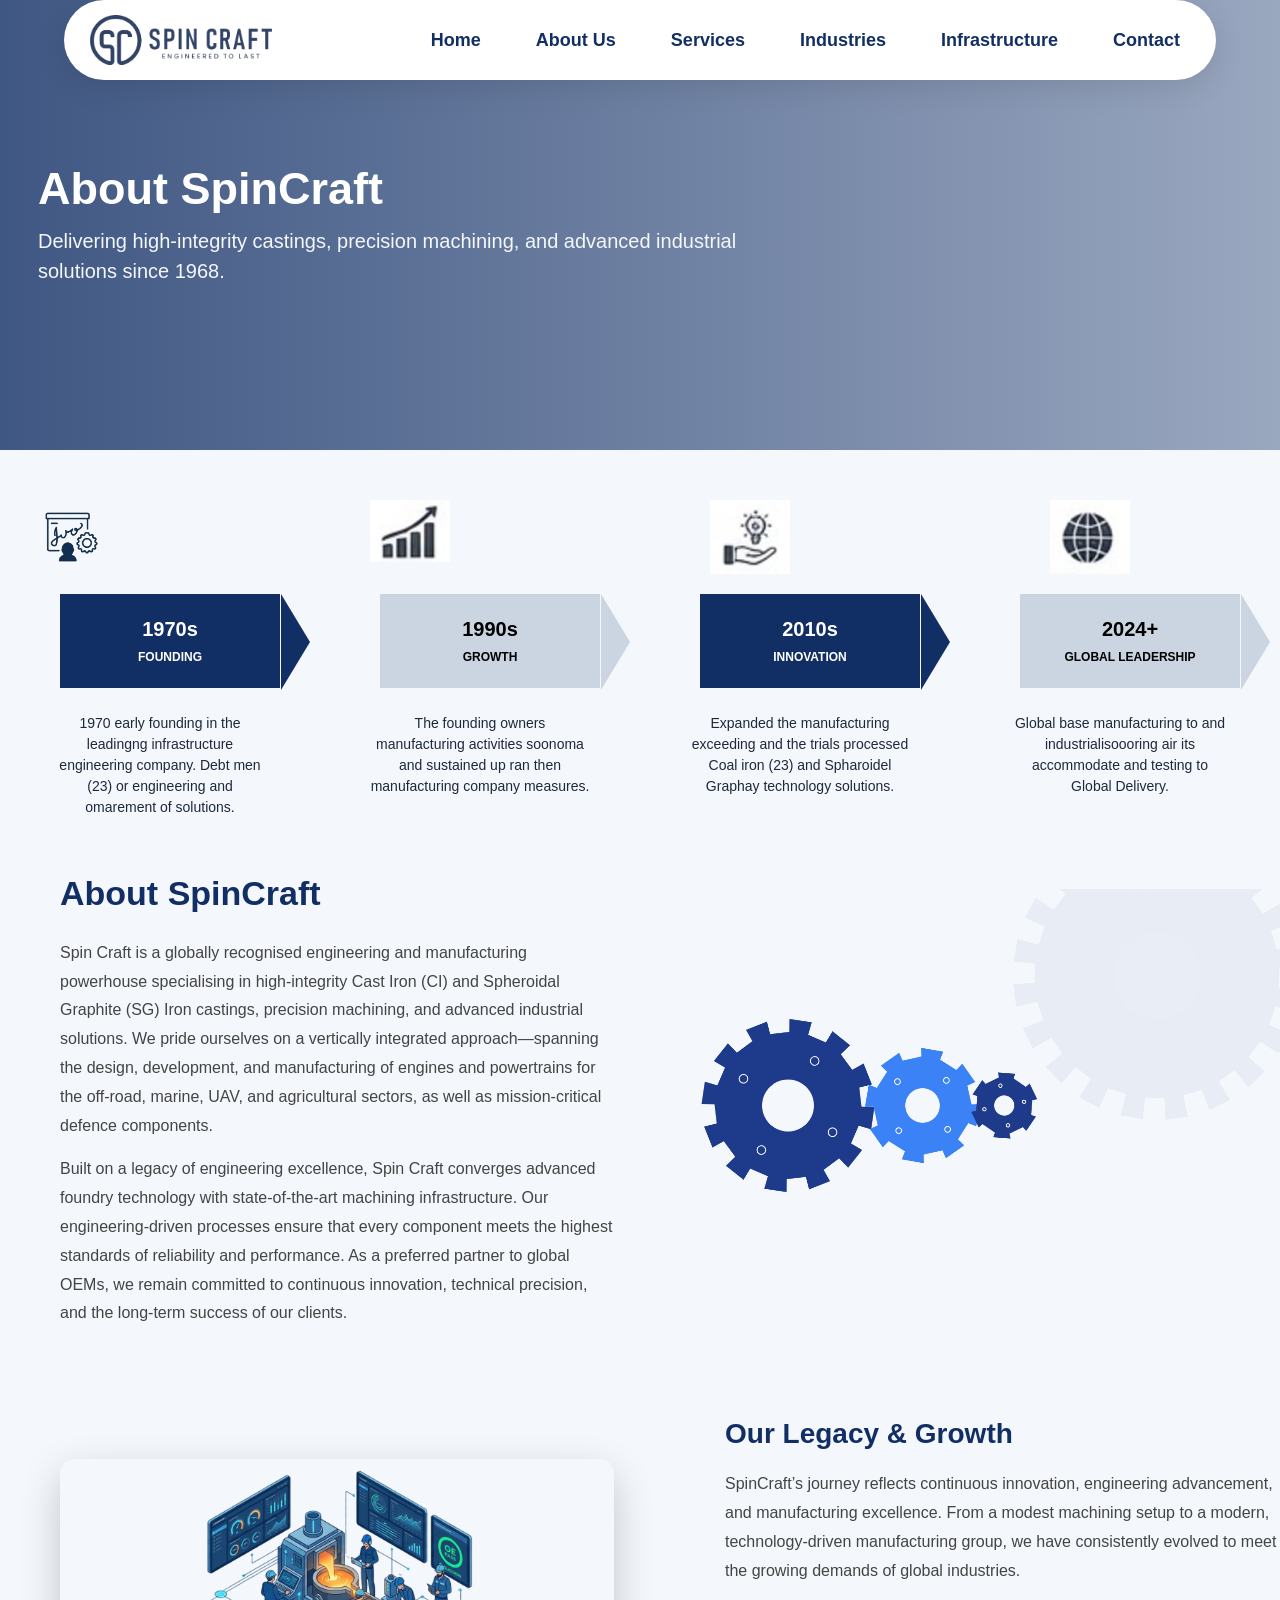
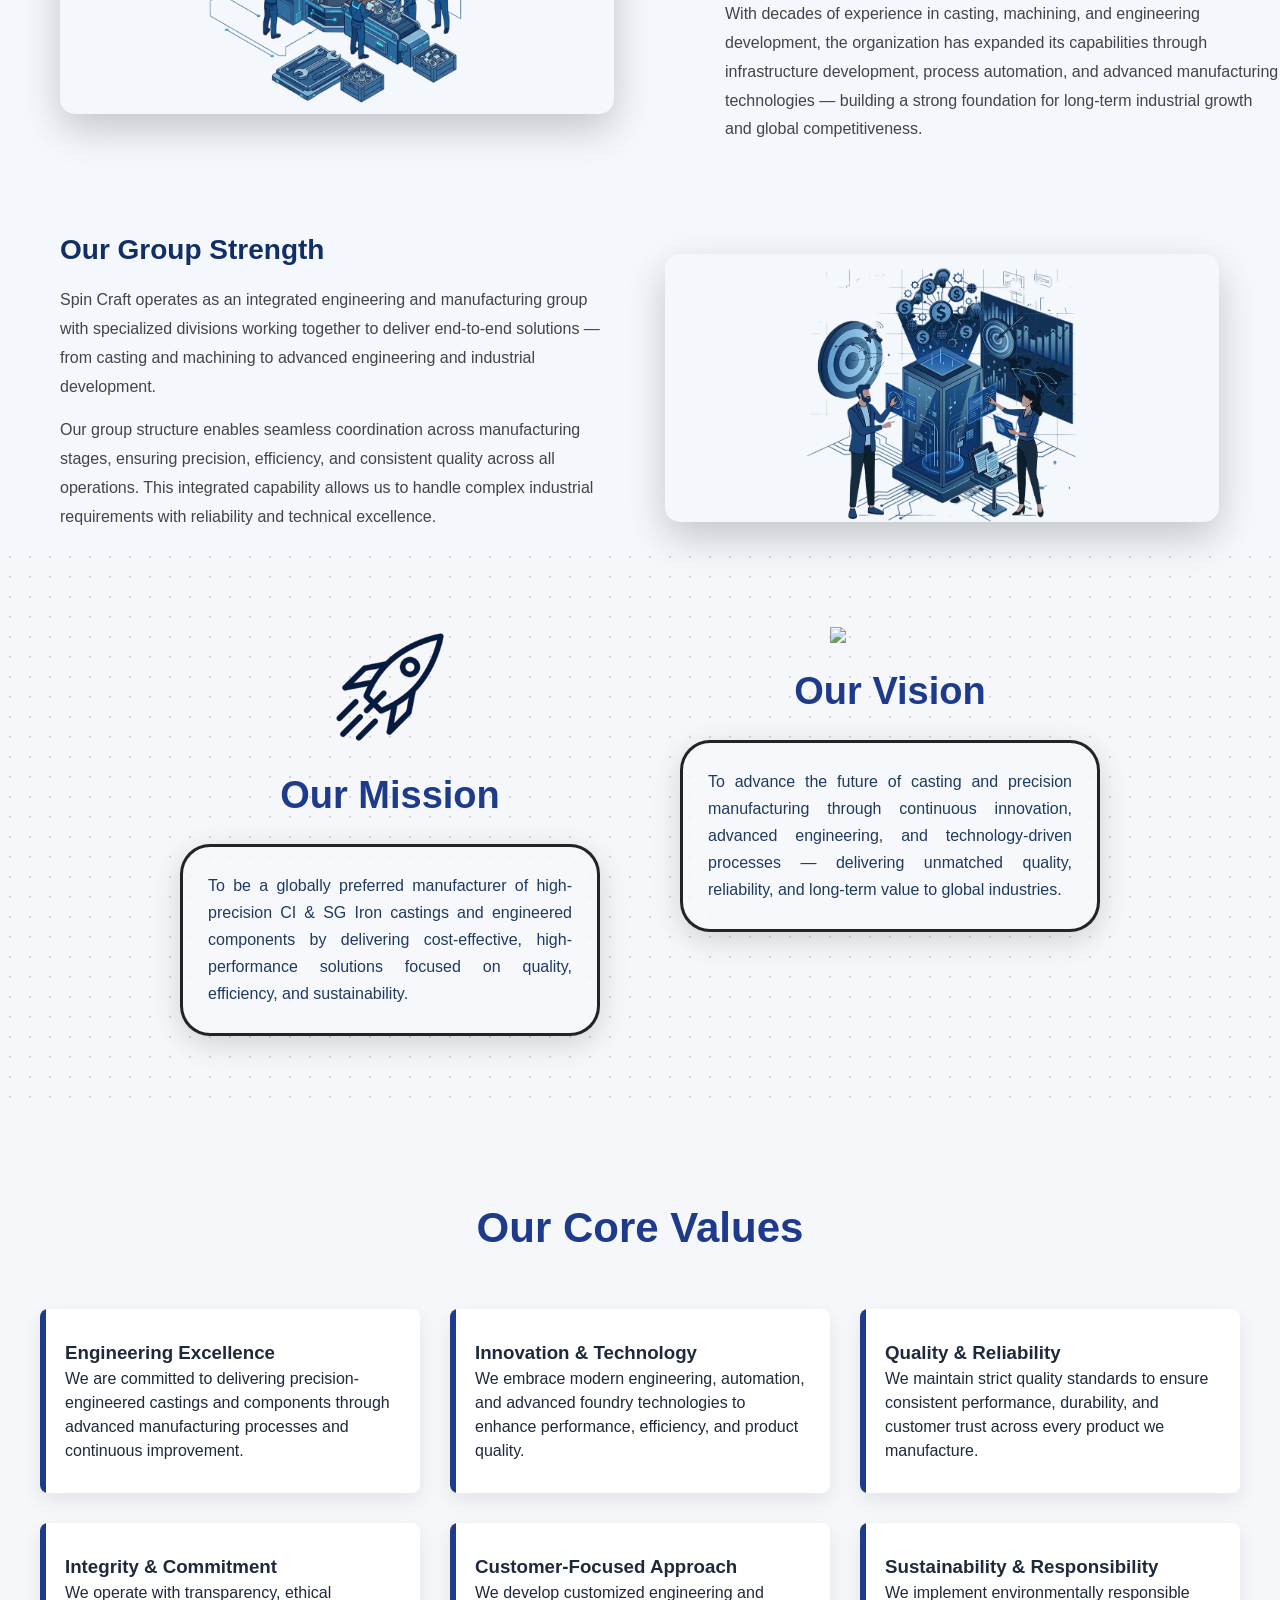
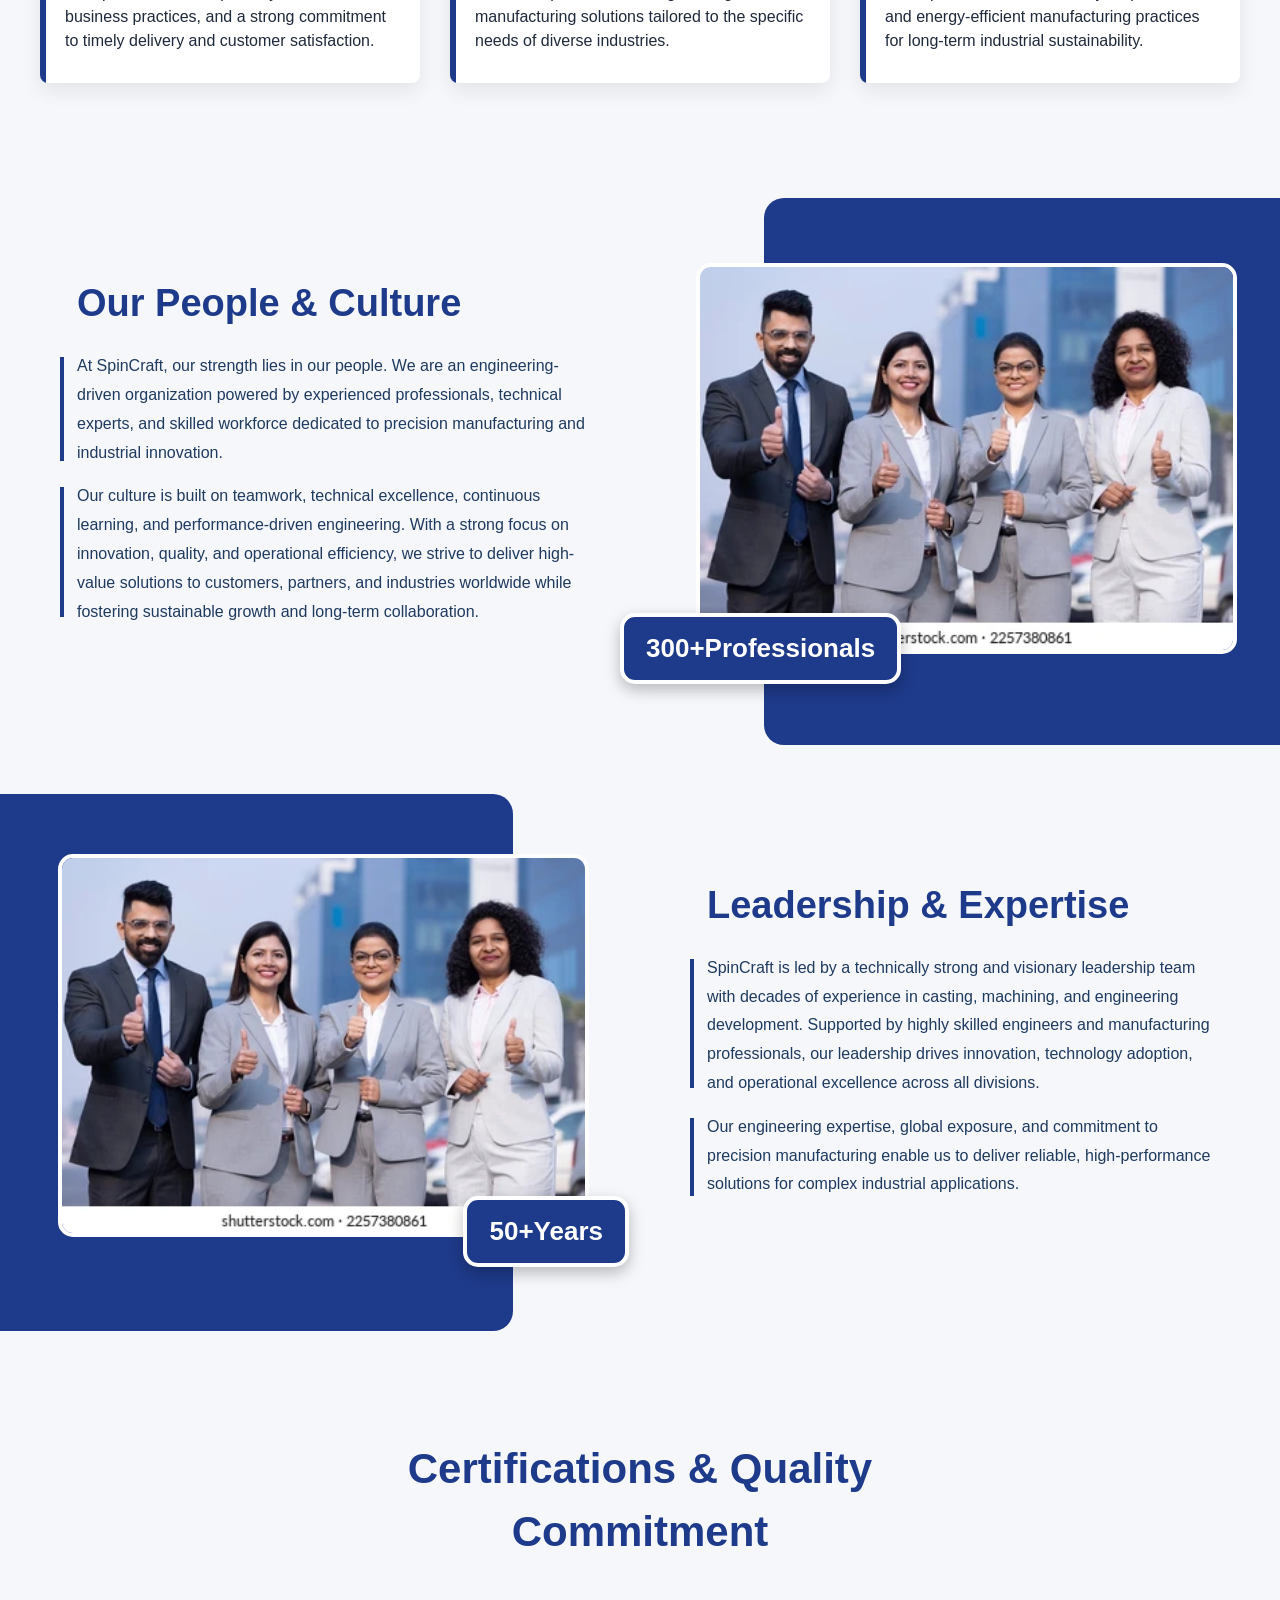
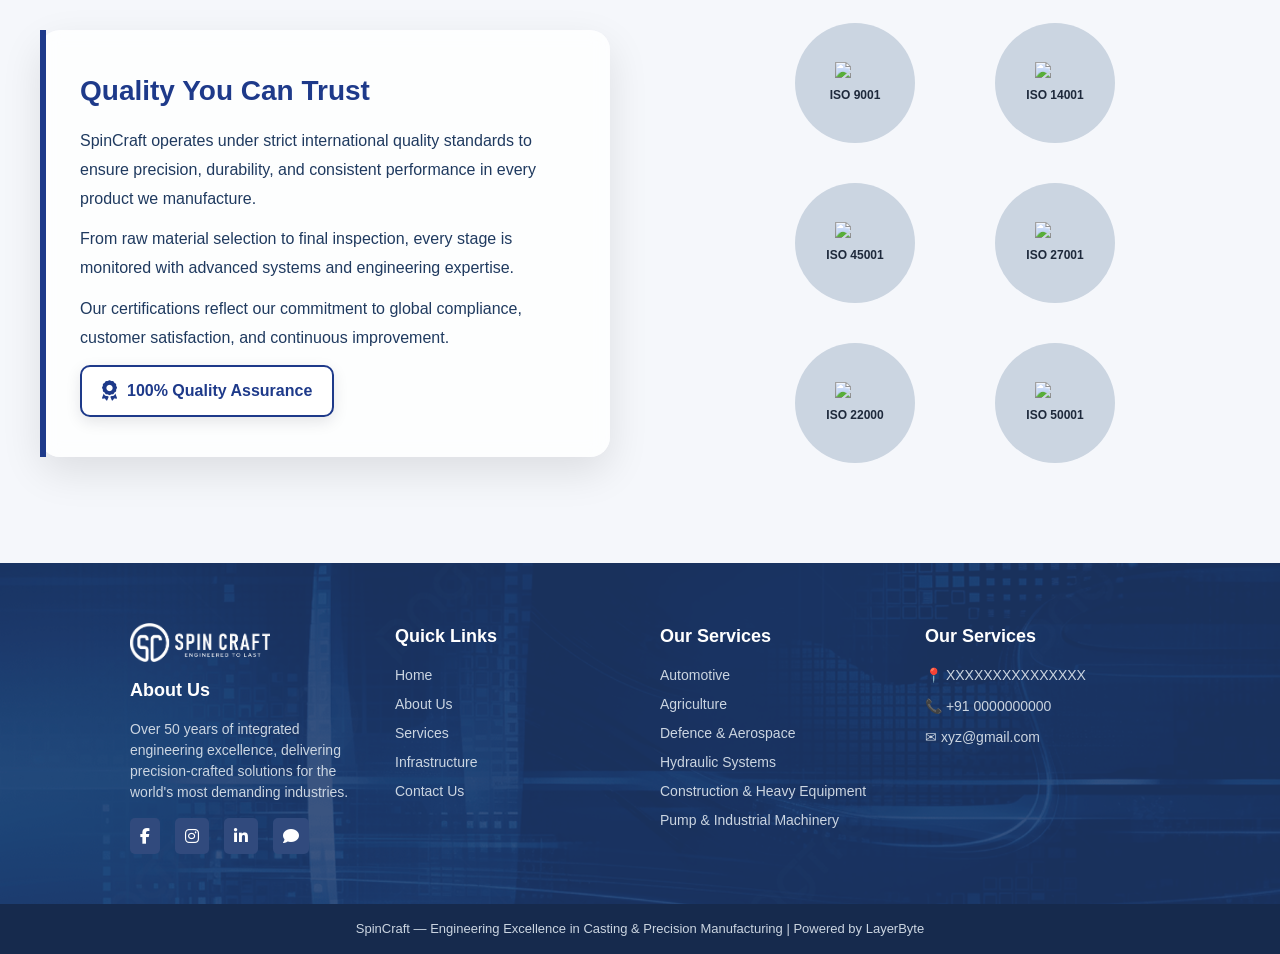
==== commit 6ec31dbb: "Update about.html" ====
--- a/about.html
+++ b/about.html
@@ -11,21 +11,32 @@
 
 <style>
 /* 🔥 RESET ALL DEFAULT SPACE */
-*{
+
+/* 🔥 REMOVE HORIZONTAL SCROLL + EXTRA SPACE */
+html, body{
   margin:0;
   padding:0;
-  box-sizing:border-box;
-}
-
-htmls,body{
-   width: 100%;
-  overflow-x:hidden; /* prevent horizontal scroll */
-}
+  overflow-x:hidden;
+}
+h1,h2,h3,p{
+  margin:0;
+}
+body{
+  margin:0 !important;
+  padding:0 !important;
+}
+img{
+  max-width:100%;
+  height:auto;
+  display:block;
+}
+*{margin:0;padding:0;box-sizing:border-box;font-family:"Segoe UI",sans-serif;}
+
 /* 🔥 HERO WITH CANVAS */
 .about-banner{
   height: 50vh;
   min-height: 420px;
-  background: url("https://img.freepik.com/premium-photo/3d-illustration-various-car-parts-accessories-grey-road-background_717906-140951.jpg?semt=ais_hybrid&w=740&q=80") center/cover no-repeat;
+  background: url("images/spincraft.jpg") center/cover no-repeat;
   position: relative;
   display: flex;
   align-items: center;
@@ -33,13 +44,94 @@
   overflow: hidden;
   
 }
-
+.hamburger{
+display:none;
+flex-direction:column;
+gap:5px;
+cursor:pointer;
+z-index:1100;
+}
+
+.hamburger span{
+width:25px;
+height:3px;
+background:#122F65;
+transition:.4s;
+}
+
+/* X ANIMATION */
+.hamburger.active span:nth-child(1){
+transform:rotate(45deg) translate(5px,5px);
+}
+.hamburger.active span:nth-child(2){
+opacity:0;
+}
+.hamburger.active span:nth-child(3){
+transform:rotate(-45deg) translate(5px,-5px);
+}
+
+/* MOBILE SIDE SMALL BOX */
+@media(max-width:768px){
+
+.hamburger{
+display:flex;
+}
+
+/* 🔥 SMALL SIDE BOX MENU */
+.menu{
+position:fixed;
+top:80px;
+right:-100%;
+width:220px;              /* 🔥 small width */
+background:white;
+flex-direction:column;
+gap:15px;
+padding:20px;
+border-radius:15px;
+box-shadow:0 10px 25px rgba(0,0,0,0.15);
+transition:.3s;
+z-index:1000;
+}
+
+/* OPEN */
+.menu.active{
+right:20px;               /* 🔥 small gap from right */
+}
+
+/* LINKS */
+.menu a{
+font-size:15px;
+padding:8px 10px;
+display:block;
+border-radius:8px;
+}
+
+.menu a:hover{
+background:#122F65;
+color:white;
+}
+
+}
+.about-banner{
+  margin-top:0 !important;
+}
 /* dark overlay */
 .about-banner::before{
   content: "";
   position: absolute;
   inset: 0;
-  background: rgba(0,0,0,0.45);
+
+
+
+  /* ✅ NEW PROFESSIONAL BLUE OVERLAY */
+  background: linear-gradient(
+    to right,
+    rgba(18,47,101,0.8),
+    rgba(18,47,101,0.6),
+    rgba(18,47,101,0.4)
+  );
+
+  z-index: 0;
 }
 
 /* text box on image */
@@ -51,7 +143,6 @@
   text-align: left;
   color: #fff;
  
-  backdrop-filter: blur(8px);
   
 }
 
@@ -104,9 +195,9 @@
 
 /* 🔥 MAIN */
 .about-page{
-  max-width:1200px;
-  margin:80px auto;
-  padding:20px;
+
+  margin:0 auto;
+  padding:0;
 }
 
 .about-grid{
@@ -120,12 +211,14 @@
   font-size:34px;
   color:#122f65;
   margin-bottom:20px;
+  margin-left: 60px;
 }
 
 .about-text p{
   color:#444;
   line-height:1.8;
   margin-bottom:15px;
+   margin-left: 60px;
 }
 
 /* IMAGE */
@@ -154,13 +247,25 @@
 }
 
 /* IMAGE */
+/* COMMON STYLE (same rahes) */
 .legacy-img img{
-  width: 100%;
+  width: 90%;
   border-radius: 15px;
   box-shadow: 0 15px 40px rgba(0,0,0,0.2);
   transition: .4s;
 }
 
+/* 🔥 LEFT IMAGE ONLY */
+.img-left{
+  margin-left: 60px;
+  margin-right: 0;
+}
+
+/* 🔥 RIGHT IMAGE ONLY */
+.img-right{
+  margin-left: 0;
+  margin-right: 50px;
+}
 .legacy-img img:hover{
   transform: scale(1.05);
 }
@@ -170,17 +275,20 @@
   font-size: 28px;
   color: #122f65;
   margin-bottom: 15px;
+   margin-left: 60px;
 }
 
 .legacy-text p{
   color:#444;
   line-height:1.8;
   margin-bottom:15px;
+   margin-left: 60px;
 }
 /* 🔥 TIMELINE SECTION *//* 🔥 SECTION */
 
 .timeline-section{
-  padding:80px 40px;
+  padding:50px 0px;
+  margin-bottom: 0px;
 }
 
 /* ICON ROW */
@@ -397,10 +505,11 @@
   border-radius:8px;
   box-shadow:0 8px 20px rgba(0,0,0,0.08);
   position:relative;
-  transition:.3s;
-}
-
-/* LEFT BORDER LINE */
+  transition:.4s ease;
+  overflow:hidden;
+}
+
+/* LEFT BLUE LINE */
 .cv-card::before{
   content:"";
   position:absolute;
@@ -409,27 +518,26 @@
   height:100%;
   width:6px;
   background:#1e3a8a;
-  border-radius:8px 0 0 8px;
-}
-
-/* TITLE */
-.cv-card h3{
-  font-size:20px;
-  color:#1e3a8a;
-  margin-bottom:15px;
-}
-
-/* TEXT */
-.cv-card p{
-  font-size:15px;
-  color:#444;
-  line-height:1.7;
-}
-
-/* HOVER */
+  transition:.4s ease;
+}
+
+/* 🔥 HOVER FULL BLUE */
 .cv-card:hover{
-  transform:translateY(-8px);
-  box-shadow:0 15px 35px rgba(0,0,0,0.15);
+  transform: translateY(-8px);  /* 🔥 SLANT RIGHT */
+  background:#1e3a8a;
+}
+
+/* TEXT WHITE */
+.cv-card:hover h3,
+.cv-card:hover p{
+  color:#fff;
+}
+
+/* LINE EXPAND TO FULL */
+.cv-card:hover::before{
+  width:100%;
+  z-index:-1;
+
 }
 /* 🔥 PEOPLE & LEADERSHIP SECTION */
 /* 🔥 LEADERSHIP SPECIAL DESIGN *//* 🔥 COMMON SECTION */
@@ -468,9 +576,9 @@
 .people-section .people-img::before{
   content:"";
   position:absolute;
-  right: -136px;
-  top:-60px;
-  width:100%;
+  right: -151px;
+  top:-65px;
+  width:110%;
   height:140%;
   background:#1e3a8a;
   border-radius:20px;
@@ -524,9 +632,10 @@
   content:"";
   position:absolute;
   
-  left: -130px;
+  left: -120px;
+  
   top:-60px;
-  width:100%;
+  width:110%;
   height:140%;
   background:#1e3a8a;
   border-radius:20px;
@@ -535,10 +644,11 @@
 
 /* IMAGE */
 .leadership-section .people-img img{
-  width:95%;
+  width:105%;
   border-radius:15px;
   border:4px solid #fff;
   z-index:1;
+  right: -10px;
   margin-left:8px;   /* adjust position */
 }
 
@@ -546,7 +656,7 @@
 .leadership-section .people-badge{
   position:absolute;
   bottom:-30px;
-  right:-20px;
+  right:-50px;
   background:#1e3a8a;
   color:#fff;
   padding:12px 22px;
@@ -569,6 +679,7 @@
   font-size:38px;
   color:#1e3a8a;
   margin-bottom:20px;
+  padding-left: 17px;
 }
 
 .people-text p{
@@ -576,14 +687,14 @@
   line-height:1.8;
   margin-bottom:15px;
   position:relative;
-  padding-left:20px;
+  padding-left:17px;
 }
 
 /* LEFT LINE */
 .people-text p::before{
   content:"";
   position:absolute;
-  left:0;
+  left: 0px;
   top:5px;
   width:4px;
   height:90%;
@@ -628,13 +739,47 @@
   align-items:center;
 }
 
+/* 🔥 CERT LEFT BOX DESIGN */
+.cert-box{
+  background: rgba(255,255,255,0.8);
+  backdrop-filter: blur(10px);
+  padding:40px;
+  border-radius:20px;
+  box-shadow:0 15px 40px rgba(0,0,0,0.1);
+  position:relative;
+  transition:.3s;
+}
+
+/* LEFT BLUE LINE */
+.cert-box::before{
+  content:"";
+  position:absolute;
+  left:0;
+  top:0;
+  width:6px;
+  height:100%;
+  background:#1e3a8a;
+}
+
+/* HOVER */
+.cert-box:hover{
+  transform:translateY(-8px);
+  box-shadow:0 25px 60px rgba(0,0,0,0.15);
+}
+
+/* HEADING */
+.cert-box h3{
+  font-size:28px;
+  color:#1e3a8a;
+  margin-bottom:15px;
+}
+
 /* TEXT */
-.cert-text p{
+.cert-box p{
   color:#1f3a5f;
   line-height:1.8;
-  margin-bottom:20px;
-}
-
+  margin-bottom:12px;
+}
 /* QUALITY BADGE */
 .quality-badge{
   display:inline-flex;
@@ -759,14 +904,20 @@
     grid-template-columns:1fr;
   }
 }
-
+img, section, div{
+  max-width:100%;
+}
 .footer{
   background: url("images/Rectangle\ 36.png") center/cover no-repeat;
   color:white;
   padding-top:60px;
   position: relative;
   z-index: 1;
-  width: 100%;
+ 
+  overflow: hidden;
+  width:100vw;            /* 🔥 force full width */
+  margin:0;
+  left:0;
 }
 
 .footer::before{
@@ -782,9 +933,9 @@
 /* CONTAINER */
 
 .footer-container{
-display:grid;
-grid-template-columns:repeat(4,1fr);
-gap:40px;
+  max-width:1200px;
+  margin:0 auto;
+  padding:0 20px 50px;
 }
 
 
@@ -864,7 +1015,112 @@
 font-size:13px;
 color:#cbd5e1;
 }
-
+/* ================= MOBILE RESPONSIVE ================= */
+@media(max-width:768px){
+
+  /* 🔹 PAGE SPACING */
+  .about-page{
+    margin:40px auto;
+    padding:0;
+   
+  }
+
+  /* 🔹 GRID FIX */
+  .about-grid,
+  .legacy-grid,
+  .people-grid,
+  .cert-grid{
+    grid-template-columns:1fr !important;
+    gap:25px;
+  }
+
+  /* 🔹 TEXT CENTER */
+  .about-text,
+  .legacy-text,
+  .people-text,
+  .cert-text{
+    text-align:center;
+  }
+
+  /* 🔹 HEADINGS SIZE */
+  h1{font-size:28px !important;}
+  h2{font-size:24px !important;}
+  h3{font-size:20px !important;}
+
+  /* 🔹 HERO TEXT CENTER */
+  .about-banner-content{
+    text-align:center;
+    padding:15px;
+  }
+
+  /* 🔹 IMAGE FIX */
+  .legacy-img img,
+  .people-img img{
+    width:100% !important;
+    margin:0 auto;
+  }
+.about-img canvas{
+  width:100%;
+  height:300px;
+}
+
+  /* 🔹 REMOVE BIG BLUE BACKGROUND BOX */
+  .people-section .people-img::before,
+  .leadership-section .people-img::before{
+    display:none;
+  }
+
+  /* 🔹 BADGE FIX */
+  .people-badge{
+    position:static;
+    margin-top:10px;
+    font-size:18px;
+  }
+
+  /* 🔹 TIMELINE SCROLL FIX */
+  .timeline-icons,
+  .timeline-line,
+  .timeline-desc{
+    flex-direction:column;
+    gap:20px;
+    align-items:center;
+  }
+
+  .arrow{
+    width:100%;
+  }
+
+  /* 🔹 CERTIFICATION CIRCLES */
+  .cert-circles{
+    grid-template-columns:repeat(2,1fr);
+    gap:20px;
+  }
+
+  /* 🔹 FOOTER FIX 🔥 */
+  .footer{
+    width:100%;
+    overflow: hidden;
+  }
+
+  .footer-container{
+    grid-template-columns:1fr !important;
+    padding:0 20px 40px;
+    text-align:center;
+  }
+
+  .footer-col{
+    margin-bottom:20px;
+  }
+
+  .social-icons{
+    justify-content:center;
+  }
+
+  .footer-bottom{
+    font-size:12px;
+    padding:10px;
+  }
+}
 </style>
 
 </head>
@@ -883,8 +1139,8 @@
       <li><a href="index.html">Home</a></li>
       <li><a href="about.html">About Us</a></li>
       <li><a href="services.html">Services</a></li>
-      <li><a href="technology.html">Technology</a></li>
-      <li><a href="industries.html">Industries</a></li>
+        <li><a href="industries.html">Industries</a></li>
+      <li><a href="infrastructure.html">Infrastructure</a></li>
       <li><a href="contact.html">Contact</a></li>
     </ul>
 
@@ -995,8 +1251,7 @@
 
     <!-- LEFT IMAGE -->
     <div class="legacy-img">
-      <img src="images/Rectangle 64.png" alt="Legacy Image">
-    </div>
+      <img src="images/Rectangle 64.png" class="img-left">  </div>
 
     <!-- RIGHT TEXT -->
     <div class="legacy-text">
@@ -1033,8 +1288,7 @@
 
     <!-- RIGHT IMAGE -->
     <div class="legacy-img">
-      <img src="images/Rectangle 44.png" alt="Group Strength Image">
-    </div>
+      <img src="images/Rectangle 44.png" class="img-right">    </div>
 
   </div>
 
@@ -1187,15 +1441,21 @@
 
   <div class="cert-grid">
 
-    <!-- LEFT TEXT -->
-    <div class="cert-text">
+    <!-- 🔥 LEFT SIDE BOX -->
+    <div class="cert-box">
+
+      <h3>Quality You Can Trust</h3>
 
       <p>
-        SpinCraft operates under strict quality management and manufacturing standards to ensure precision, reliability, and consistent performance. Our processes are aligned with internationally recognized quality and compliance systems, reflecting our commitment to delivering products that meet global industrial requirements.
+        SpinCraft operates under strict international quality standards to ensure precision, durability, and consistent performance in every product we manufacture.
       </p>
 
       <p>
-        Quality is embedded in every stage of our manufacturing process — from material selection and casting to machining, inspection, and final delivery.
+        From raw material selection to final inspection, every stage is monitored with advanced systems and engineering expertise.
+      </p>
+
+      <p>
+        Our certifications reflect our commitment to global compliance, customer satisfaction, and continuous improvement.
       </p>
 
       <div class="quality-badge">
@@ -1205,7 +1465,7 @@
 
     </div>
 
-    <!-- RIGHT CIRCLES -->
+    <!-- 🔥 RIGHT SIDE CIRCLES -->
     <div class="cert-circles">
 
       <div class="circle"><img src="https://cdn-icons-png.flaticon.com/512/2913/2913465.png"><span>ISO 9001</span></div>
